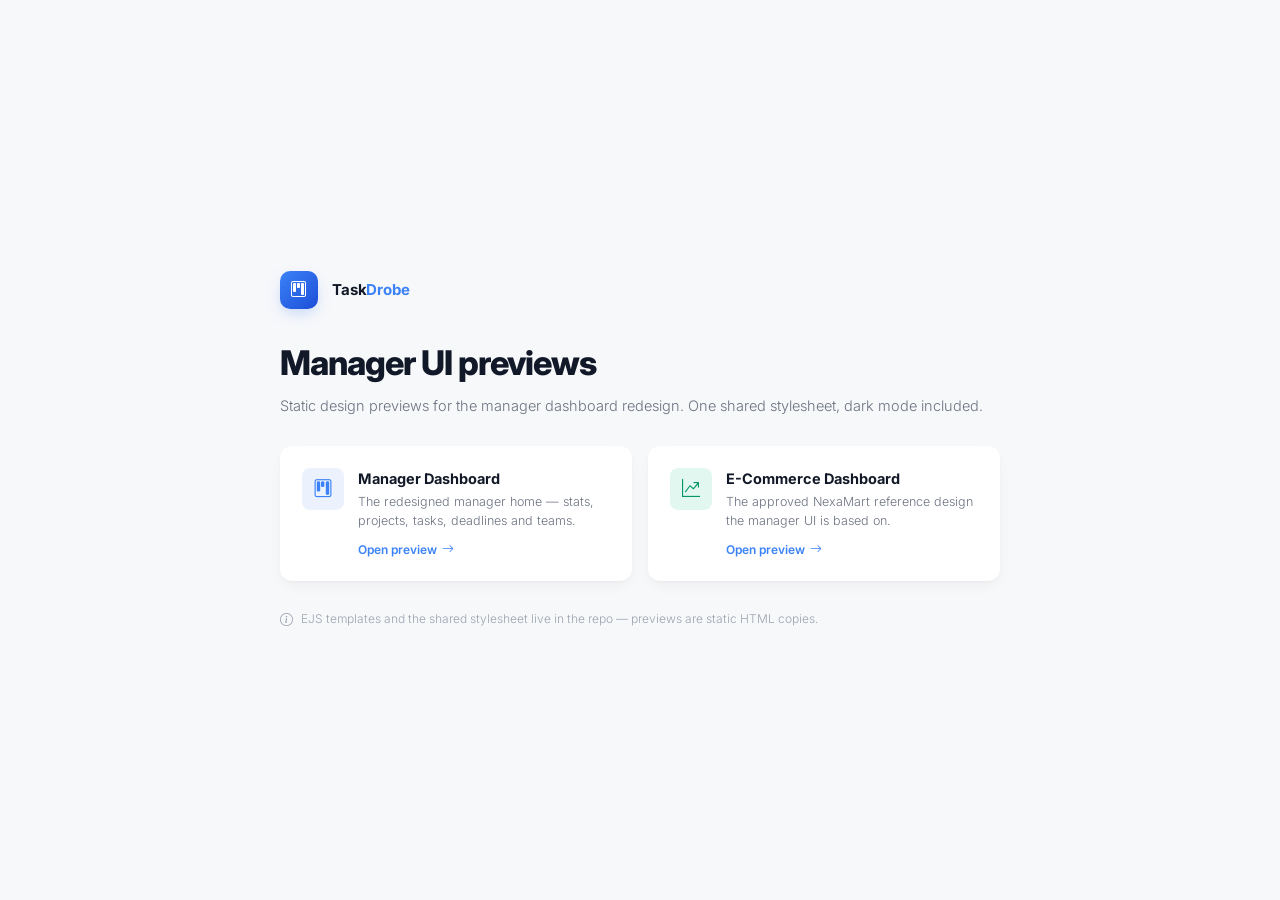
==== index.html @ d63196a1 "Add landing page for Netlify root" ====
<!DOCTYPE html>
<html lang="en">
<head>
    <meta charset="UTF-8">
    <meta name="viewport" content="width=device-width, initial-scale=1">
    <title>Manager UI | TaskDrobe</title>
    <link rel="preconnect" href="https://fonts.googleapis.com">
    <link rel="preconnect" href="https://fonts.gstatic.com" crossorigin>
    <link href="https://fonts.googleapis.com/css2?family=Inter:wght@300;500;600;700;800&display=swap" rel="stylesheet">
    <link href="https://cdn.jsdelivr.net/npm/bootstrap-icons@1.11.3/font/bootstrap-icons.min.css" rel="stylesheet">
    <link rel="stylesheet" href="./manager_dashboard.css">
    <style>
        /* Landing-only styles — everything visual comes from manager_dashboard.css tokens */
        body.manager-dashboard-page {
            display: flex;
            align-items: center;
            justify-content: center;
            min-height: 100vh;
            padding: 32px 20px;
        }

        .landing-wrap {
            width: 100%;
            max-width: 720px;
            display: flex;
            flex-direction: column;
            gap: 28px;
        }

        .landing-brand {
            display: flex;
            align-items: center;
            gap: 14px;
        }

        .landing-hero h1 {
            font-size: clamp(26px, 4vw, 34px);
            font-weight: 800;
            letter-spacing: -0.03em;
            color: var(--text);
        }

        .landing-hero p {
            margin-top: 6px;
            font-size: 14.5px;
            font-weight: 300;
            color: var(--text-2);
        }

        .landing-cards {
            display: grid;
            grid-template-columns: 1fr 1fr;
            gap: 16px;
        }

        @media (max-width: 640px) {
            .landing-cards {
                grid-template-columns: 1fr;
            }
        }

        .landing-card {
            display: flex;
            align-items: flex-start;
            gap: 14px;
            padding: 22px;
            background: var(--card);
            border-radius: var(--radius);
            box-shadow: var(--shadow-sm);
            text-decoration: none;
            transition: box-shadow var(--tr),
                transform var(--tr);
        }

        .landing-card:hover {
            box-shadow: var(--shadow-md);
            transform: translateY(-2px);
        }

        .landing-card:focus-visible {
            outline: 2px solid var(--primary);
            outline-offset: 2px;
            border-radius: var(--radius);
        }

        .landing-card-icon {
            width: 42px;
            height: 42px;
            border-radius: var(--radius-sm);
            display: grid;
            place-items: center;
            font-size: 18px;
            flex-shrink: 0;
        }

        .landing-card-icon.blue {
            background: var(--primary-soft);
            color: var(--primary);
        }

        .landing-card-icon.green {
            background: var(--green-soft);
            color: var(--green-text);
        }

        .landing-card-body strong {
            display: block;
            font-size: 14.5px;
            font-weight: 700;
            color: var(--text);
        }

        .landing-card-body span {
            display: block;
            margin-top: 3px;
            font-size: 12.5px;
            font-weight: 300;
            color: var(--text-2);
            line-height: 1.5;
        }

        .landing-card-body em {
            display: inline-flex;
            align-items: center;
            gap: 5px;
            font-style: normal;
            margin-top: 10px;
            font-size: 12px;
            font-weight: 600;
            color: var(--primary);
        }

        .landing-foot {
            display: flex;
            align-items: center;
            gap: 8px;
            font-size: 12px;
            font-weight: 300;
            color: var(--muted);
        }

        .landing-foot i {
            font-size: 13px;
        }
    </style>
</head>
<body class="manager-dashboard-page">
    <div class="landing-wrap">
        <div class="landing-brand">
            <span class="manager-brand-icon"><i class="bi bi-kanban"></i></span>
            <span class="manager-brand-text">Task<span>Drobe</span></span>
        </div>

        <div class="landing-hero">
            <h1>Manager UI previews</h1>
            <p>Static design previews for the manager dashboard redesign. One shared stylesheet, dark mode included.</p>
        </div>

        <div class="landing-cards">
            <a class="landing-card" href="./man_dashboard.html">
                <span class="landing-card-icon blue"><i class="bi bi-kanban"></i></span>
                <span class="landing-card-body">
                    <strong>Manager Dashboard</strong>
                    <span>The redesigned manager home — stats, projects, tasks, deadlines and teams.</span>
                    <em>Open preview <i class="bi bi-arrow-right"></i></em>
                </span>
            </a>

            <a class="landing-card" href="./ecommerce_dashboard.html">
                <span class="landing-card-icon green"><i class="bi bi-graph-up-arrow"></i></span>
                <span class="landing-card-body">
                    <strong>E-Commerce Dashboard</strong>
                    <span>The approved NexaMart reference design the manager UI is based on.</span>
                    <em>Open preview <i class="bi bi-arrow-right"></i></em>
                </span>
            </a>
        </div>

        <div class="landing-foot">
            <i class="bi bi-info-circle"></i>
            EJS templates and the shared stylesheet live in the repo — previews are static HTML copies.
        </div>
    </div>
</body>
</html>
---- manager_dashboard.css ----
/* ==========================================================================
   MANAGER DASHBOARD — TaskDrobe
   Single shared stylesheet for all manager pages.
   Design system: minimal flat SaaS (NexaMart-inspired).
   Light: #F7F8FA canvas, pure-white borderless surfaces, soft shadows.
   Accent: #3B82F6 (royal blue) — exclusive primary.
   Positive #10B981 / Negative #EF4444 / Neutral chips #F3F4F6.
   Inter 300 (labels) / 500 (data) / 600 (names) / 700 (headings) / 800 (numerics).
   ========================================================================== */

/* --------------------------------------------------------------------------
   1. DESIGN TOKENS
   -------------------------------------------------------------------------- */

:root {

    /* Canvas + surfaces */
    --bg: #F7F8FA;
    --card: #FFFFFF;
    --card-2: #F9FAFB;

    /* Text */
    --text: #111827;
    --text-2: #6B7280;
    --muted: #9CA3AF;

    /* Brand */
    --primary: #3B82F6;
    --primary-dark: #2563EB;
    --primary-soft: rgba(59, 130, 246, 0.10);

    /* Semantic */
    --green: #10B981;
    --green-text: #059669;
    --green-soft: rgba(16, 185, 129, 0.12);
    --red: #EF4444;
    --red-text: #DC2626;
    --red-soft: rgba(239, 68, 68, 0.10);
    --amber: #F59E0B;
    --amber-text: #B45309;
    --amber-soft: rgba(245, 158, 11, 0.12);

    /* Lines + chips */
    --border: #E5E7EB;
    --border-soft: #F3F4F6;
    --chip: #F3F4F6;

    /* Effects */
    --radius: 12px;
    --radius-sm: 8px;
    --shadow-xs: 0 1px 2px rgba(17, 24, 39, 0.04);
    --shadow-sm: 0 1px 2px rgba(17, 24, 39, 0.03),
        0 6px 16px -4px rgba(17, 24, 39, 0.06);
    --shadow-md: 0 2px 4px rgba(17, 24, 39, 0.03),
        0 12px 32px -8px rgba(17, 24, 39, 0.10);
    --shadow-lg: 0 16px 40px -12px rgba(17, 24, 39, 0.14),
        0 2px 6px rgba(17, 24, 39, 0.05);
    --shadow-blue: 0 6px 16px -4px rgba(59, 130, 246, 0.35);

    /* Motion */
    --tr: 180ms cubic-bezier(0.4, 0, 0.2, 1);
    --tr-slow: 320ms cubic-bezier(0.4, 0, 0.2, 1);

    /* Chart colors (JS reads these for re-sync on theme change) */
    --chart-line: #3B82F6;
    --chart-grid: #F3F4F6;
    --chart-tick: #9CA3AF;
    --chart-completed: #3B82F6;
    --chart-pending: #E5E7EB;
    --chart-overdue: #EF4444;

    /* Layout */
    --sidebar-w: 264px;
    --sidebar-w-collapsed: 0px;
    --topbar-h: 76px;
    --manager-topbar-bg: #FFFFFF;
}

/* Dark theme — same flat aesthetic, deep neutral canvas */

[data-theme="dark"] {

    --bg: #0F1117;
    --card: #171A21;
    --card-2: #1E222B;

    --text: #F3F4F6;
    --text-2: #9CA3AF;
    --muted: #6B7280;

    --primary: #3B82F6;
    --primary-dark: #2563EB;
    --primary-soft: rgba(59, 130, 246, 0.16);

    --green: #10B981;
    --green-text: #34D399;
    --green-soft: rgba(16, 185, 129, 0.16);
    --red: #EF4444;
    --red-text: #F87171;
    --red-soft: rgba(239, 68, 68, 0.15);
    --amber: #F59E0B;
    --amber-text: #FBBF24;
    --amber-soft: rgba(245, 158, 11, 0.15);

    --border: #262B36;
    --border-soft: #20242E;
    --chip: #232833;

    --shadow-xs: 0 1px 2px rgba(0, 0, 0, 0.24);
    --shadow-sm: 0 1px 2px rgba(0, 0, 0, 0.20),
        0 6px 16px -4px rgba(0, 0, 0, 0.35);
    --shadow-md: 0 2px 4px rgba(0, 0, 0, 0.22),
        0 12px 32px -8px rgba(0, 0, 0, 0.45);
    --shadow-lg: 0 16px 40px -12px rgba(0, 0, 0, 0.55),
        0 2px 6px rgba(0, 0, 0, 0.30);
    --shadow-blue: 0 6px 16px -4px rgba(59, 130, 246, 0.45);

    --chart-line: #3B82F6;
    --chart-grid: #232833;
    --chart-tick: #6B7280;
    --chart-completed: #3B82F6;
    --chart-pending: #2A303C;
    --chart-overdue: #EF4444;

    --manager-topbar-bg: #171A21;
}

/* --------------------------------------------------------------------------
   2. BASE
   -------------------------------------------------------------------------- */

* {
    margin: 0;
    padding: 0;
    box-sizing: border-box;
}

body.manager-dashboard-page {
    font-family: "Inter",
        -apple-system, BlinkMacSystemFont, "Segoe UI", sans-serif;
    font-size: 14px;
    line-height: 1.55;
    color: var(--text);
    background: var(--bg);
    -webkit-font-smoothing: antialiased;
    transition: background-color var(--tr),
        color var(--tr);
}

::selection {
    background: rgba(59, 130, 246, 0.16);
    color: var(--text);
}

/* Scrollbars */
body.manager-dashboard-page ::-webkit-scrollbar {
    width: 10px;
    height: 10px;
}

body.manager-dashboard-page ::-webkit-scrollbar-track {
    background: transparent;
}

body.manager-dashboard-page ::-webkit-scrollbar-thumb {
    background: var(--border);
    border-radius: 8px;
    border: 2px solid var(--bg);
}

body.manager-dashboard-page ::-webkit-scrollbar-thumb:hover {
    background: var(--muted);
}

/* Focus */
body.manager-dashboard-page :focus-visible {
    outline: 2px solid var(--primary);
    outline-offset: 2px;
    border-radius: 4px;
}

/* --------------------------------------------------------------------------
   3. LAYOUT — SIDEBAR
   -------------------------------------------------------------------------- */

.manager-sidebar {
    position: fixed;
    top: 0;
    left: 0;
    bottom: 0;
    width: var(--sidebar-w);
    background: var(--card);
    box-shadow: var(--shadow-sm);
    display: flex;
    flex-direction: column;
    z-index: 60;
    transition: transform var(--tr-slow),
        background-color var(--tr);
}

.manager-sidebar a {
    color: var(--text-2);
    text-decoration: none;
}

/* Brand block */
.manager-brand {
    display: flex;
    align-items: center;
    gap: 12px;
    padding: 22px 20px 18px;
    flex-shrink: 0;
}

.manager-brand-mark {
    width: 38px;
    height: 38px;
    border-radius: 10px;
    background: linear-gradient(135deg, #3B82F6, #1D4ED8);
    color: #FFFFFF;
    display: grid;
    place-items: center;
    font-size: 16px;
    font-weight: 700;
    box-shadow: var(--shadow-blue);
    flex-shrink: 0;
}

.manager-brand-name {
    font-size: 15px;
    font-weight: 700;
    color: var(--text);
    letter-spacing: -0.01em;
}

.manager-brand-role {
    font-size: 11px;
    font-weight: 500;
    color: var(--muted);
    letter-spacing: 0.04em;
    text-transform: uppercase;
}

/* Nav groups */
.manager-nav {
    flex: 1;
    overflow-y: auto;
    padding: 6px 12px 12px;
    display: flex;
    flex-direction: column;
    gap: 2px;
}

.manager-nav-group {
    display: flex;
    flex-direction: column;
    gap: 2px;
    padding-bottom: 14px;
}

.manager-nav-group + .manager-nav-group {
    border-top: 1px solid var(--border-soft);
    padding-top: 12px;
}

.manager-nav-label {
    font-size: 10.5px;
    font-weight: 500;
    letter-spacing: 0.08em;
    text-transform: uppercase;
    color: var(--muted);
    padding: 8px 10px 6px;
}

/* Nav items */
.manager-nav-item {
    display: flex;
    align-items: center;
    gap: 11px;
    padding: 9px 10px;
    border-radius: 9px;
    font-size: 13.5px;
    font-weight: 500;
    color: var(--text-2);
    transition: background-color var(--tr),
        color var(--tr);
    cursor: pointer;
    position: relative;
}

.manager-nav-item i {
    font-size: 16px;
    width: 20px;
    text-align: center;
    flex-shrink: 0;
}

.manager-nav-item:hover {
    background: var(--chip);
    color: var(--text);
}

.manager-nav-item.active {
    background: var(--primary-soft);
    color: var(--primary-dark);
    font-weight: 600;
}

[data-theme="dark"] .manager-nav-item.active {
    color: #93C5FD;
}

/* Sidebar footer */
.manager-sidebar-footer {
    flex-shrink: 0;
    padding: 14px;
    border-top: 1px solid var(--border-soft);
}

.manager-sidebar-card {
    background: var(--card-2);
    border-radius: var(--radius-sm);
    padding: 14px;
    display: flex;
    flex-direction: column;
    gap: 10px;
}

.manager-sidebar-card strong {
    font-size: 13px;
    font-weight: 600;
    color: var(--text);
}

.manager-sidebar-card span {
    font-size: 12px;
    font-weight: 300;
    color: var(--text-2);
    line-height: 1.5;
}

/* --------------------------------------------------------------------------
   3b. SIDEBAR — compat aliases for the real EJS markup
   (sideBar.ejs uses slightly different class names for the same parts;
   these rules let this single CSS drive both the previews and the EJS)
   -------------------------------------------------------------------------- */

/* Brand row: brand link + mobile close button */
.manager-sidebar-brand {
    display: flex;
    align-items: center;
    flex-shrink: 0;
}

.manager-brand-icon {
    width: 38px;
    height: 38px;
    border-radius: 10px;
    background: linear-gradient(135deg, #3B82F6, #1D4ED8);
    color: #FFFFFF;
    display: grid;
    place-items: center;
    font-size: 16px;
    box-shadow: var(--shadow-blue);
    flex-shrink: 0;
}

.manager-brand-text {
    font-size: 15px;
    font-weight: 700;
    color: var(--text);
    letter-spacing: -0.01em;
}

.manager-brand-text span {
    color: var(--primary);
}

[data-theme="dark"] .manager-brand-text span {
    color: #93C5FD;
}

/* Mobile close button (hidden on desktop) */
.manager-sidebar-close {
    display: none;
    margin-left: auto;
    margin-right: 14px;
    width: 34px;
    height: 34px;
    border: 0;
    border-radius: var(--radius-sm);
    background: transparent;
    color: var(--text-2);
    font-size: 15px;
    cursor: pointer;
    transition: background-color var(--tr),
        color var(--tr);
}

.manager-sidebar-close:hover {
    background: var(--chip);
    color: var(--text);
}

/* Scrollable nav column (alias of .manager-nav) */
.manager-sidebar-content {
    flex: 1;
    overflow-y: auto;
    padding: 6px 12px 12px;
    display: flex;
    flex-direction: column;
    gap: 2px;
}

/* Icon wrapper used inside nav items */
.manager-nav-icon {
    display: grid;
    place-items: center;
    width: 20px;
    flex-shrink: 0;
}

.manager-nav-item .manager-nav-icon i {
    width: auto;
}

/* Sidebar footer area (alias of .manager-sidebar-footer) */
.manager-sidebar-bottom {
    flex-shrink: 0;
    padding: 14px;
    border-top: 1px solid var(--border-soft);
}

/* Logout nav item — red hover */
.manager-nav-item.manager-logout:hover {
    background: var(--red-soft);
    color: var(--red-text);
}

/* Disabled nav item (Messages — coming soon) */
.manager-nav-item.manager-nav-disabled {
    opacity: 0.55;
    cursor: not-allowed;
}

.manager-nav-item.manager-nav-disabled:hover {
    background: transparent;
    color: var(--text-2);
}

.manager-coming-soon {
    margin-left: auto;
    font-size: 9.5px;
    font-weight: 600;
    letter-spacing: 0.05em;
    text-transform: uppercase;
    color: var(--muted);
    background: var(--chip);
    padding: 3px 7px;
    border-radius: 99px;
    flex-shrink: 0;
}

/* Mobile drawer backdrop (desktop: never shown) */
.manager-sidebar-backdrop {
    display: none;
    position: fixed;
    inset: 0;
    background: rgba(15, 17, 23, 0.45);
    z-index: 55;
    border: 0;
    cursor: pointer;
}

@media (max-width: 760px) {

    .manager-sidebar-close {
        display: grid;
        place-items: center;
    }

    body.manager-sidebar-open .manager-sidebar-backdrop {
        display: block;
        opacity: 1;
    }

    .manager-sidebar-brand {
        padding-right: 0;
    }

}

/* --------------------------------------------------------------------------
   4. LAYOUT — MAIN + TOPBAR
   -------------------------------------------------------------------------- */

.manager-main {
    margin-left: var(--sidebar-w);
    min-height: 100vh;
    padding: 24px 28px 40px;
    transition: margin-left var(--tr-slow);
}

body.manager-sidebar-collapsed .manager-main {
    margin-left: var(--sidebar-w-collapsed);
}

/* Topbar */
.manager-topbar {
    position: sticky;
    top: 0;
    z-index: 50;
    display: flex;
    align-items: center;
    justify-content: space-between;
    gap: 20px;
    flex-wrap: wrap;
    height: auto;
    min-height: var(--topbar-h);
    padding: 0 4px;
    margin: -24px 0 24px;
    background: color-mix(in srgb, var(--manager-topbar-bg) 88%, transparent);
    backdrop-filter: blur(12px);
    -webkit-backdrop-filter: blur(12px);
    border-bottom: 1px solid var(--border-soft);
    transition: background-color var(--tr),
        border-color var(--tr);
}

.manager-topbar-left {
    display: flex;
    align-items: center;
    gap: 16px;
    min-width: 0;
}

/* Menu toggle (mobile) */
.manager-menu-toggle {
    display: none;
    width: 40px;
    height: 40px;
    border: none;
    border-radius: var(--radius-sm);
    background: transparent;
    color: var(--text-2);
    font-size: 20px;
    cursor: pointer;
    transition: background-color var(--tr),
        color var(--tr);
}

.manager-menu-toggle:hover {
    background: var(--chip);
    color: var(--text);
}

/* Greeting */
.manager-header-greeting {
    display: flex;
    flex-direction: column;
    gap: 2px;
    min-width: 0;
}

.manager-header-label {
    font-size: 10.5px;
    font-weight: 500;
    letter-spacing: 0.08em;
    text-transform: uppercase;
    color: var(--muted);
}

.manager-header-title {
    font-size: 19px;
    font-weight: 700;
    color: var(--text);
    letter-spacing: -0.02em;
    white-space: nowrap;
    overflow: hidden;
    text-overflow: ellipsis;
}

.manager-wave {
    display: inline-block;
    animation: manager-wave 2.6s ease-in-out infinite;
    transform-origin: 70% 70%;
}

@keyframes manager-wave {
    0%, 60%, 100% { transform: rotate(0deg); }
    10% { transform: rotate(14deg); }
    20% { transform: rotate(-8deg); }
    30% { transform: rotate(14deg); }
    40% { transform: rotate(-4deg); }
    50% { transform: rotate(10deg); }
}

.manager-header-subtitle {
    font-size: 12.5px;
    font-weight: 300;
    color: var(--text-2);
    white-space: nowrap;
    overflow: hidden;
    text-overflow: ellipsis;
}

/* Topbar actions */
.manager-topbar-actions {
    display: flex;
    align-items: center;
    gap: 10px;
    flex-shrink: 0;
    margin-left: auto;
}

/* Search */
.manager-search-wrapper {
    position: relative;
}

.manager-search {
    display: flex;
    align-items: center;
    gap: 9px;
    height: 40px;
    padding: 0 12px 0 14px;
    background: var(--chip);
    border: 1px solid transparent;
    border-radius: var(--radius-sm);
    transition: border-color var(--tr),
        background-color var(--tr),
        box-shadow var(--tr);
}

.manager-search:focus-within {
    background: var(--card);
    border-color: rgba(59, 130, 246, 0.4);
    box-shadow: 0 0 0 3px rgba(59, 130, 246, 0.12);
}

.manager-search i {
    color: var(--muted);
    font-size: 15px;
    flex-shrink: 0;
}

.manager-search input {
    all: unset;
    width: 210px;
    font-family: inherit;
    font-size: 13px;
    font-weight: 400;
    color: var(--text);
}

.manager-search input::placeholder {
    color: var(--muted);
    font-weight: 300;
}

.manager-search kbd {
    font-family: inherit;
    font-size: 10.5px;
    font-weight: 500;
    color: var(--text-2);
    background: var(--card);
    border: 1px solid var(--border);
    border-radius: 5px;
    padding: 2px 6px;
    flex-shrink: 0;
}

.manager-search-clear {
    all: unset;
    display: grid;
    place-items: center;
    width: 20px;
    height: 20px;
    border-radius: 5px;
    color: var(--muted);
    font-size: 11px;
    cursor: pointer;
    transition: background-color var(--tr),
        color var(--tr);
}

.manager-search-clear:hover {
    background: var(--border-soft);
    color: var(--text);
}

/* Search results dropdown */
.manager-search-results {
    position: absolute;
    top: calc(100% + 8px);
    right: 0;
    width: 320px;
    max-height: 380px;
    overflow-y: auto;
    background: var(--card);
    border-radius: var(--radius);
    box-shadow: var(--shadow-lg);
    padding: 8px;
    z-index: 80;
}

.manager-search-results a,
.manager-search-results .sr-item {
    display: flex;
    align-items: center;
    gap: 10px;
    padding: 9px 10px;
    border-radius: var(--radius-sm);
    color: var(--text);
    text-decoration: none;
    font-size: 13px;
    font-weight: 500;
    transition: background-color var(--tr);
}

.manager-search-results a:hover,
.manager-search-results .sr-item:hover {
    background: var(--card-2);
}

.manager-search-results a i,
.manager-search-results .sr-item i {
    color: var(--muted);
    font-size: 15px;
    width: 18px;
    text-align: center;
}

/* Notifications */
.manager-notification-wrapper {
    position: relative;
}

.manager-icon-button {
    position: relative;
    display: grid;
    place-items: center;
    width: 40px;
    height: 40px;
    border: none;
    border-radius: var(--radius-sm);
    background: transparent;
    color: var(--text-2);
    font-size: 17px;
    cursor: pointer;
    transition: background-color var(--tr),
        color var(--tr),
        transform var(--tr);
}

.manager-icon-button:hover {
    background: var(--chip);
    color: var(--text);
}

.manager-icon-button:active {
    transform: scale(0.94);
}

.manager-notification-badge {
    position: absolute;
    top: 6px;
    right: 6px;
    min-width: 16px;
    height: 16px;
    padding: 0 4px;
    display: grid;
    place-items: center;
    font-size: 10px;
    font-weight: 700;
    color: #FFFFFF;
    background: var(--red);
    border: 2px solid var(--manager-topbar-bg);
    border-radius: 99px;
    transition: background-color var(--tr);
}

.manager-notification-dropdown {
    position: absolute;
    top: calc(100% + 10px);
    right: 0;
    width: 340px;
    max-width: calc(100vw - 32px);
    background: var(--card);
    border-radius: var(--radius);
    box-shadow: var(--shadow-lg);
    z-index: 80;
    overflow: hidden;
}

.manager-notification-header {
    display: flex;
    align-items: center;
    justify-content: space-between;
    padding: 14px 16px;
    border-bottom: 1px solid var(--border-soft);
}

.manager-notification-header strong {
    font-size: 14px;
    font-weight: 700;
    color: var(--text);
}

.manager-notification-header span {
    font-size: 12px;
    font-weight: 500;
    color: var(--muted);
}

.manager-notification-mark {
    all: unset;
    font-size: 12px;
    font-weight: 500;
    color: var(--primary);
    cursor: pointer;
    transition: color var(--tr);
}

.manager-notification-mark:hover {
    color: var(--primary-dark);
}

.manager-notification-list {
    max-height: 320px;
    overflow-y: auto;
    padding: 8px;
}

.manager-notification-empty {
    display: flex;
    flex-direction: column;
    align-items: center;
    gap: 8px;
    padding: 36px 16px;
    color: var(--muted);
}

.manager-notification-empty i {
    font-size: 26px;
    opacity: 0.6;
}

.manager-notification-empty span {
    font-size: 12.5px;
    font-weight: 300;
}

/* Profile */
.manager-profile-button {
    display: flex;
    align-items: center;
    gap: 10px;
    height: 44px;
    padding: 5px 12px 5px 5px;
    background: var(--card);
    border-radius: 99px;
    color: var(--text);
    text-decoration: none;
    cursor: pointer;
    transition: background-color var(--tr),
        box-shadow var(--tr);
}

.manager-profile-button:hover {
    background: var(--card-2);
    box-shadow: var(--shadow-xs);
}

.manager-profile-avatar {
    width: 34px;
    height: 34px;
    border-radius: 50%;
    background: linear-gradient(135deg, #3B82F6, #1D4ED8);
    color: #FFFFFF;
    display: grid;
    place-items: center;
    font-size: 13px;
    font-weight: 700;
    flex-shrink: 0;
}

.manager-profile-info {
    display: flex;
    flex-direction: column;
    line-height: 1.3;
}

.manager-profile-info strong {
    font-size: 13px;
    font-weight: 600;
    color: var(--text);
}

.manager-profile-info small {
    font-size: 11px;
    font-weight: 300;
    color: var(--muted);
}

.manager-profile-button > i {
    font-size: 11px;
    color: var(--muted);
}

/* Logout */
.manager-logout-button {
    display: grid;
    place-items: center;
    width: 40px;
    height: 40px;
    border-radius: var(--radius-sm);
    background: transparent;
    color: var(--text-2);
    font-size: 17px;
    text-decoration: none;
    cursor: pointer;
    transition: background-color var(--tr),
        color var(--tr);
}

.manager-logout-button:hover {
    background: var(--red-soft);
    color: var(--red-text);
}

/* --------------------------------------------------------------------------
   5. PAGE CONTEXT + CONTAINER
   -------------------------------------------------------------------------- */

.manager-container {
    display: flex;
    flex-direction: column;
    gap: 16px;
    max-width: 1420px;
    width: 100%;
}

.manager-container > * {
    min-width: 0;
}

.manager-page-context {
    display: flex;
    align-items: center;
    justify-content: space-between;
    gap: 16px;
}

.manager-page-context span {
    font-size: 11px;
    font-weight: 500;
    letter-spacing: 0.08em;
    text-transform: uppercase;
    color: var(--muted);
    display: block;
}

.manager-page-context strong {
    font-size: 22px;
    font-weight: 700;
    letter-spacing: -0.02em;
    color: var(--text);
}

.manager-date-chip {
    display: inline-flex;
    align-items: center;
    gap: 8px;
    height: 36px;
    padding: 0 14px;
    background: var(--card);
    border-radius: 99px;
    font-size: 12.5px;
    font-weight: 500;
    color: var(--text-2);
    box-shadow: var(--shadow-xs);
    white-space: nowrap;
}

.manager-date-chip i {
    color: var(--primary);
    font-size: 14px;
}

/* --------------------------------------------------------------------------
   6. PANELS — shared card
   -------------------------------------------------------------------------- */

.manager-panel {
    background: var(--card);
    border-radius: var(--radius);
    box-shadow: var(--shadow-sm);
    padding: 24px;
    transition: background-color var(--tr),
        box-shadow var(--tr);
}

.manager-panel-header {
    display: flex;
    align-items: flex-start;
    justify-content: space-between;
    gap: 16px;
    margin-bottom: 18px;
}

.manager-section-eyebrow {
    font-size: 10.5px;
    font-weight: 500;
    letter-spacing: 0.1em;
    text-transform: uppercase;
    color: var(--muted);
    display: block;
    margin-bottom: 3px;
}

.manager-panel-header h2,
.manager-section-heading h2 {
    font-size: 17px;
    font-weight: 700;
    letter-spacing: -0.02em;
    color: var(--text);
}

.manager-panel-header p {
    margin-top: 2px;
    font-size: 12.5px;
    font-weight: 300;
    color: var(--text-2);
}

.manager-panel-header-icon {
    font-size: 18px;
    color: var(--muted);
}

.manager-panel-actions {
    display: flex;
    align-items: center;
    gap: 10px;
    flex-shrink: 0;
}

.manager-static-badge {
    display: inline-flex;
    align-items: center;
    height: 26px;
    padding: 0 12px;
    background: var(--chip);
    color: var(--text-2);
    border-radius: 99px;
    font-size: 11.5px;
    font-weight: 500;
    flex-shrink: 0;
}

/* Buttons */
.manager-primary-button {
    display: inline-flex;
    align-items: center;
    gap: 7px;
    height: 38px;
    padding: 0 16px;
    border: none;
    border-radius: var(--radius-sm);
    background: var(--primary);
    color: #FFFFFF;
    font-family: inherit;
    font-size: 13px;
    font-weight: 600;
    cursor: pointer;
    box-shadow: var(--shadow-blue);
    transition: background-color var(--tr),
        box-shadow var(--tr),
        transform var(--tr);
}

.manager-primary-button:hover {
    background: var(--primary-dark);
    box-shadow: 0 8px 20px -4px rgba(59, 130, 246, 0.45);
}

.manager-primary-button:active {
    transform: scale(0.97);
}

.manager-text-button {
    display: inline-flex;
    align-items: center;
    gap: 6px;
    height: 38px;
    padding: 0 10px;
    background: transparent;
    border: none;
    border-radius: var(--radius-sm);
    color: var(--primary);
    font-family: inherit;
    font-size: 13px;
    font-weight: 500;
    text-decoration: none;
    cursor: pointer;
    transition: color var(--tr),
        background-color var(--tr);
}

.manager-text-button:hover {
    color: var(--primary-dark);
    background: var(--primary-soft);
}

/* Empty state */
.manager-empty-state {
    display: flex;
    flex-direction: column;
    align-items: center;
    gap: 6px;
    padding: 40px 20px;
    text-align: center;
}

.manager-empty-icon {
    width: 52px;
    height: 52px;
    display: grid;
    place-items: center;
    background: var(--chip);
    border-radius: var(--radius);
    color: var(--muted);
    font-size: 22px;
    margin-bottom: 8px;
}

.manager-empty-state h3 {
    font-size: 15px;
    font-weight: 700;
    color: var(--text);
}

.manager-empty-state p {
    font-size: 12.5px;
    font-weight: 300;
    color: var(--text-2);
    margin-bottom: 10px;
}

/* --------------------------------------------------------------------------
   7. STATS — "At a glance"
   -------------------------------------------------------------------------- */

.manager-section {
    display: flex;
    flex-direction: column;
    gap: 16px;
}

.manager-section-heading {
    display: flex;
    align-items: flex-end;
    justify-content: space-between;
    gap: 16px;
}

.manager-stats-grid {
    display: grid;
    grid-template-columns: repeat(4, 1fr);
    gap: 16px;
}

.manager-stat-card {
    background: var(--card);
    border-radius: var(--radius);
    box-shadow: var(--shadow-sm);
    padding: 20px 24px;
    display: flex;
    align-items: center;
    gap: 16px;
    transition: box-shadow var(--tr),
        transform var(--tr),
        background-color var(--tr);
}

.manager-stat-card:hover {
    box-shadow: var(--shadow-md);
    transform: translateY(-2px);
}

/* Stat icons — neutral chips, blue reserved for primary actions */
.manager-stat-icon {
    width: 44px;
    height: 44px;
    border-radius: var(--radius-sm);
    display: grid;
    place-items: center;
    font-size: 19px;
    background: var(--chip);
    color: var(--text-2);
    flex-shrink: 0;
    transition: background-color var(--tr),
        color var(--tr);
}

.manager-stat-icon.purple,
.manager-stat-icon.teal {
    background: var(--chip);
    color: var(--text-2);
}

.manager-stat-icon.blue {
    background: var(--primary-soft);
    color: var(--primary);
}

.manager-stat-icon.red {
    background: var(--red-soft);
    color: var(--red-text);
}

.manager-stat-icon.green {
    background: var(--green-soft);
    color: var(--green-text);
}

.manager-stat-content {
    display: flex;
    flex-direction: column;
    gap: 1px;
    min-width: 0;
}

.manager-stat-label {
    font-size: 11px;
    font-weight: 500;
    letter-spacing: 0.05em;
    text-transform: uppercase;
    color: var(--muted);
}

.manager-stat-value {
    font-size: 28px;
    font-weight: 800;
    letter-spacing: -0.03em;
    color: var(--text);
    line-height: 1.15;
    font-variant-numeric: tabular-nums;
}

.manager-stat-meta {
    font-size: 11.5px;
    font-weight: 300;
    color: var(--text-2);
}

/* --------------------------------------------------------------------------
   8. DASHBOARD GRIDS
   -------------------------------------------------------------------------- */

.manager-dashboard-grid {
    display: grid;
    gap: 16px;
}

/* Fluid safety — grid children must never force overflow */
.manager-dashboard-grid > *,
.manager-stats-grid > *,
.manager-project-grid > * {
    min-width: 0;
}

.manager-project-body h3,
.manager-project-body p,
.manager-activity-content p,
.manager-attention-content span,
.manager-deadline-content span {
    overflow-wrap: break-word;
}

/* Projects (2fr) + Task overview (1fr) */
.manager-main-grid {
    grid-template-columns: 2fr 1fr;
    align-items: start;
}

/* Attention (1fr) + Deadlines (1fr) */
.manager-secondary-grid {
    grid-template-columns: 1fr 1fr;
    align-items: start;
}

/* Activity (1fr) + Team (1fr) */
.manager-bottom-grid {
    grid-template-columns: 1fr 1fr;
    align-items: start;
}

/* --------------------------------------------------------------------------
   9. PROJECTS PANEL
   -------------------------------------------------------------------------- */

.manager-project-grid {
    display: grid;
    grid-template-columns: repeat(2, 1fr);
    gap: 16px;
}

.manager-project-link {
    text-decoration: none;
    color: inherit;
    outline: none;
}

.manager-project-link:focus-visible {
    outline: 2px solid var(--primary);
    outline-offset: 2px;
    border-radius: var(--radius);
}

.manager-project-card {
    background: var(--card-2);
    border-radius: var(--radius);
    padding: 20px;
    height: 100%;
    display: flex;
    flex-direction: column;
    gap: 14px;
    cursor: pointer;
    transition: background-color var(--tr),
        box-shadow var(--tr),
        transform var(--tr);
}

.manager-project-card:hover {
    background: var(--card);
    box-shadow: var(--shadow-md);
    transform: translateY(-2px);
}

.manager-project-top {
    display: flex;
    align-items: center;
    justify-content: space-between;
    gap: 12px;
}

/* Status pills — neutral chips except semantic states */
.manager-project-status {
    display: inline-flex;
    align-items: center;
    gap: 7px;
    height: 26px;
    padding: 0 12px;
    border-radius: 99px;
    font-size: 11px;
    font-weight: 500;
    letter-spacing: 0.02em;
    background: var(--chip);
    color: var(--text-2);
    white-space: nowrap;
}

.manager-project-status > span {
    width: 7px;
    height: 7px;
    border-radius: 50%;
    background: var(--muted);
    flex-shrink: 0;
}

.manager-project-status.in-progress > span {
    background: var(--primary);
}

.manager-project-status.in-progress {
    background: var(--primary-soft);
    color: var(--primary-dark);
}

[data-theme="dark"] .manager-project-status.in-progress {
    color: #93C5FD;
}

.manager-project-status.completed > span {
    background: var(--green);
}

.manager-project-status.completed {
    background: var(--green-soft);
    color: var(--green-text);
}

.manager-project-status.on-hold > span {
    background: var(--amber);
}

.manager-project-status.on-hold {
    background: var(--amber-soft);
    color: var(--amber-text);
}

.manager-project-status.not-started > span {
    background: var(--muted);
}

/* Card action buttons */
.manager-project-actions {
    display: flex;
    align-items: center;
    gap: 6px;
}

.manager-project-action {
    width: 30px;
    height: 30px;
    display: grid;
    place-items: center;
    border: none;
    border-radius: 7px;
    background: transparent;
    color: var(--muted);
    font-size: 13px;
    cursor: pointer;
    opacity: 0;
    transition: background-color var(--tr),
        color var(--tr),
        opacity var(--tr);
}

.manager-project-card:hover .manager-project-action {
    opacity: 1;
}

.manager-project-action.project-edit-btn:hover {
    background: var(--primary-soft);
    color: var(--primary);
}

.manager-project-action.project-delete-btn:hover {
    background: var(--red-soft);
    color: var(--red-text);
}

/* Card body */
.manager-project-body h3 {
    font-size: 15.5px;
    font-weight: 600;
    letter-spacing: -0.01em;
    color: var(--text);
    margin-bottom: 5px;
    display: -webkit-box;
    -webkit-line-clamp: 1;
    -webkit-box-orient: vertical;
    overflow: hidden;
}

.manager-project-body p {
    font-size: 12.5px;
    font-weight: 300;
    color: var(--text-2);
    line-height: 1.55;
    display: -webkit-box;
    -webkit-line-clamp: 2;
    -webkit-box-orient: vertical;
    overflow: hidden;
}

/* Progress */
.manager-project-progress {
    display: flex;
    flex-direction: column;
    gap: 7px;
}

.manager-progress-header {
    display: flex;
    align-items: center;
    justify-content: space-between;
}

.manager-progress-header span {
    font-size: 11.5px;
    font-weight: 300;
    color: var(--text-2);
}

.manager-progress-header strong {
    font-size: 13px;
    font-weight: 700;
    color: var(--text);
    font-variant-numeric: tabular-nums;
}

.manager-progress-track {
    display: flex;
    height: 7px;
    border-radius: 99px;
    background: var(--border-soft);
    overflow: hidden;
}

.manager-progress-fill {
    height: 100%;
    border-radius: 99px;
    background: var(--primary);
    transition: width 600ms cubic-bezier(0.4, 0, 0.2, 1);
}

/* Progress variants — neutral except semantic */
.manager-progress-fill.purple {
    background: var(--primary);
}

.manager-progress-fill.teal {
    background: var(--green);
}

/* Card footer */
.manager-project-footer {
    display: flex;
    align-items: center;
    justify-content: space-between;
    gap: 12px;
    padding-top: 14px;
    border-top: 1px solid var(--border-soft);
}

.manager-project-footer span {
    display: inline-flex;
    align-items: center;
    gap: 6px;
    font-size: 12px;
    font-weight: 300;
    color: var(--text-2);
    white-space: nowrap;
    overflow: hidden;
    text-overflow: ellipsis;
}

.manager-project-footer span i {
    color: var(--muted);
    font-size: 12.5px;
    flex-shrink: 0;
}

/* --------------------------------------------------------------------------
   10. TASK OVERVIEW — doughnut chart
   -------------------------------------------------------------------------- */

.manager-task-panel {
    display: flex;
    flex-direction: column;
}

.manager-task-chart-wrapper {
    position: relative;
    width: 100%;
    max-width: 240px;
    margin: 4px auto 10px;
}

.manager-task-chart-wrapper canvas {
    width: 100% !important;
    height: auto !important;
    aspect-ratio: 1;
}

.manager-chart-center {
    position: absolute;
    top: 50%;
    left: 50%;
    transform: translate(-50%, -50%);
    display: flex;
    flex-direction: column;
    align-items: center;
    gap: 0;
    pointer-events: none;
}

.manager-chart-center strong {
    font-size: 30px;
    font-weight: 800;
    letter-spacing: -0.03em;
    color: var(--text);
    line-height: 1.1;
    font-variant-numeric: tabular-nums;
}

.manager-chart-center span {
    font-size: 10.5px;
    font-weight: 500;
    letter-spacing: 0.06em;
    text-transform: uppercase;
    color: var(--muted);
}

/* Legend */
.manager-task-legend {
    display: grid;
    grid-template-columns: repeat(3, 1fr);
    gap: 10px;
    padding: 14px 0 16px;
    border-top: 1px solid var(--border-soft);
    border-bottom: 1px solid var(--border-soft);
}

.manager-legend-item {
    display: flex;
    align-items: center;
    gap: 9px;
}

.manager-legend-dot {
    width: 10px;
    height: 10px;
    border-radius: 50%;
    flex-shrink: 0;
}

.manager-legend-dot.completed {
    background: var(--chart-completed);
}

.manager-legend-dot.pending {
    background: var(--chart-pending);
    border: 1px solid var(--muted);
}

.manager-legend-dot.overdue {
    background: var(--chart-overdue);
}

.manager-legend-item strong {
    display: block;
    font-size: 15px;
    font-weight: 800;
    letter-spacing: -0.02em;
    color: var(--text);
    line-height: 1.2;
    font-variant-numeric: tabular-nums;
}

.manager-legend-item span {
    display: block;
    font-size: 11px;
    font-weight: 300;
    color: var(--text-2);
}

/* Completion summary */
.manager-completion-summary {
    display: flex;
    flex-direction: column;
    gap: 10px;
}

.manager-completion-summary > div:first-child {
    display: flex;
    align-items: center;
    justify-content: space-between;
}

.manager-completion-summary span {
    font-size: 12.5px;
    font-weight: 300;
    color: var(--text-2);
}

.manager-completion-summary strong {
    font-size: 15px;
    font-weight: 700;
    color: var(--text);
    font-variant-numeric: tabular-nums;
}

/* --------------------------------------------------------------------------
   11. ATTENTION PANEL
   -------------------------------------------------------------------------- */

.manager-attention-list {
    display: flex;
    flex-direction: column;
}

.manager-attention-item {
    display: flex;
    align-items: center;
    gap: 14px;
    padding: 13px 6px;
    border-radius: var(--radius-sm);
    text-decoration: none;
    color: inherit;
    cursor: pointer;
    transition: background-color var(--tr);
}

.manager-attention-item + .manager-attention-item {
    border-top: 1px solid var(--border-soft);
}

.manager-attention-item:hover {
    background: var(--card-2);
}

.manager-attention-icon {
    width: 40px;
    height: 40px;
    border-radius: var(--radius-sm);
    display: grid;
    place-items: center;
    font-size: 17px;
    background: var(--chip);
    color: var(--text-2);
    flex-shrink: 0;
}

.manager-attention-item.danger .manager-attention-icon {
    background: var(--red-soft);
    color: var(--red-text);
}

.manager-attention-item.warning .manager-attention-icon {
    background: var(--amber-soft);
    color: var(--amber-text);
}

.manager-attention-item.success .manager-attention-icon {
    background: var(--green-soft);
    color: var(--green-text);
}

.manager-attention-item.purple .manager-attention-icon {
    background: var(--primary-soft);
    color: var(--primary);
}

.manager-attention-content {
    flex: 1;
    min-width: 0;
}

.manager-attention-content strong {
    display: block;
    font-size: 13.5px;
    font-weight: 600;
    color: var(--text);
}

.manager-attention-content span {
    display: block;
    font-size: 12px;
    font-weight: 300;
    color: var(--text-2);
    margin-top: 1px;
    overflow: hidden;
    text-overflow: ellipsis;
    white-space: nowrap;
}

.manager-attention-arrow {
    font-size: 13px;
    color: var(--muted);
    flex-shrink: 0;
    transition: transform var(--tr),
        color var(--tr);
}

.manager-attention-item:hover .manager-attention-arrow {
    transform: translateX(3px);
    color: var(--primary);
}

/* --------------------------------------------------------------------------
   12. DEADLINES PANEL
   -------------------------------------------------------------------------- */

.manager-deadline-list {
    display: flex;
    flex-direction: column;
}

.manager-deadline-item {
    display: flex;
    align-items: center;
    gap: 14px;
    padding: 13px 6px;
    border-radius: var(--radius-sm);
    transition: background-color var(--tr);
}

.manager-deadline-item:hover {
    background: var(--card-2);
}

.manager-deadline-item + .manager-deadline-item {
    border-top: 1px solid var(--border-soft);
}

.manager-deadline-date {
    width: 46px;
    height: 46px;
    border-radius: var(--radius-sm);
    background: var(--chip);
    display: flex;
    flex-direction: column;
    align-items: center;
    justify-content: center;
    flex-shrink: 0;
    gap: 0;
}

.manager-deadline-date strong {
    font-size: 16px;
    font-weight: 800;
    letter-spacing: -0.02em;
    color: var(--text);
    line-height: 1.1;
    font-variant-numeric: tabular-nums;
}

.manager-deadline-date span {
    font-size: 9px;
    font-weight: 500;
    letter-spacing: 0.08em;
    color: var(--muted);
}

.manager-deadline-content {
    flex: 1;
    min-width: 0;
}

.manager-deadline-content strong {
    display: block;
    font-size: 13.5px;
    font-weight: 600;
    color: var(--text);
}

.manager-deadline-content span {
    display: block;
    font-size: 12px;
    font-weight: 300;
    color: var(--text-2);
    margin-top: 1px;
    overflow: hidden;
    text-overflow: ellipsis;
    white-space: nowrap;
}

.manager-deadline-priority {
    display: inline-flex;
    align-items: center;
    height: 24px;
    padding: 0 10px;
    border-radius: 99px;
    font-size: 10.5px;
    font-weight: 500;
    letter-spacing: 0.03em;
    background: var(--chip);
    color: var(--text-2);
    flex-shrink: 0;
    white-space: nowrap;
}

.manager-deadline-priority.danger {
    background: var(--red-soft);
    color: var(--red-text);
}

.manager-deadline-priority.warning {
    background: var(--amber-soft);
    color: var(--amber-text);
}

.manager-deadline-priority.purple {
    background: var(--primary-soft);
    color: var(--primary-dark);
}

[data-theme="dark"] .manager-deadline-priority.purple {
    color: #93C5FD;
}

/* --------------------------------------------------------------------------
   13. ACTIVITY PANEL
   -------------------------------------------------------------------------- */

.manager-activity-list {
    display: flex;
    flex-direction: column;
}

.manager-activity-item {
    display: flex;
    align-items: flex-start;
    gap: 12px;
    padding: 12px 6px;
    border-radius: var(--radius-sm);
    transition: background-color var(--tr);
}

.manager-activity-item:hover {
    background: var(--card-2);
}

.manager-activity-item + .manager-activity-item {
    border-top: 1px solid var(--border-soft);
}

.manager-activity-avatar {
    width: 34px;
    height: 34px;
    border-radius: 50%;
    background: var(--chip);
    color: var(--text-2);
    display: grid;
    place-items: center;
    font-size: 12px;
    font-weight: 600;
    flex-shrink: 0;
}

.manager-activity-content {
    flex: 1;
    min-width: 0;
}

.manager-activity-content p {
    font-size: 13px;
    font-weight: 300;
    color: var(--text-2);
    line-height: 1.5;
}

.manager-activity-content p strong {
    font-weight: 600;
    color: var(--text);
}

.manager-activity-content span {
    display: block;
    font-size: 11.5px;
    font-weight: 300;
    color: var(--muted);
    margin-top: 3px;
}

/* --------------------------------------------------------------------------
   14. TEAM OVERVIEW PANEL
   -------------------------------------------------------------------------- */

.manager-team-list {
    display: flex;
    flex-direction: column;
}

.manager-team-item {
    display: flex;
    align-items: center;
    justify-content: space-between;
    gap: 16px;
    padding: 13px 6px;
    border-radius: var(--radius-sm);
    transition: background-color var(--tr);
}

.manager-team-item:hover {
    background: var(--card-2);
}

.manager-team-item + .manager-team-item {
    border-top: 1px solid var(--border-soft);
}

.manager-team-main {
    display: flex;
    align-items: center;
    gap: 12px;
    min-width: 0;
}

.manager-team-avatar-stack {
    display: flex;
    align-items: center;
}

.manager-team-avatar {
    width: 30px;
    height: 30px;
    border-radius: 50%;
    display: grid;
    place-items: center;
    font-size: 10.5px;
    font-weight: 600;
    color: #FFFFFF;
    background: linear-gradient(135deg, #3B82F6, #1D4ED8);
    border: 2px solid var(--card);
    flex-shrink: 0;
}

.manager-team-avatar + .manager-team-avatar {
    margin-left: -9px;
}

.manager-team-main strong {
    display: block;
    font-size: 13.5px;
    font-weight: 600;
    color: var(--text);
}

.manager-team-main > div > span {
    display: block;
    font-size: 12px;
    font-weight: 300;
    color: var(--text-2);
    margin-top: 1px;
}

.manager-team-progress {
    flex-shrink: 0;
    width: 150px;
    display: flex;
    flex-direction: column;
    gap: 6px;
}

.manager-team-progress-label {
    display: flex;
    align-items: center;
    justify-content: space-between;
}

.manager-team-progress-label span {
    font-size: 10.5px;
    font-weight: 500;
    letter-spacing: 0.05em;
    text-transform: uppercase;
    color: var(--muted);
}

.manager-team-progress-label strong {
    font-size: 13px;
    font-weight: 700;
    color: var(--text);
    font-variant-numeric: tabular-nums;
}

.manager-team-footer {
    display: flex;
    align-items: center;
    gap: 8px;
    margin-top: 14px;
    padding: 12px 14px;
    background: var(--chip);
    border-radius: var(--radius-sm);
    font-size: 12px;
    font-weight: 300;
    color: var(--text-2);
}

.manager-team-footer i {
    color: var(--muted);
    font-size: 14px;
    flex-shrink: 0;
}

/* --------------------------------------------------------------------------
   15. ENTRANCE ANIMATION
   -------------------------------------------------------------------------- */

@keyframes manager-card-in {
    from {
        opacity: 0;
        transform: translateY(10px);
    }
    to {
        opacity: 1;
        transform: translateY(0);
    }
}

.manager-stat-card,
.manager-panel {
    animation: manager-card-in var(--tr-slow) both;
}

.manager-stats-grid .manager-stat-card:nth-child(1) { animation-delay: 40ms; }
.manager-stats-grid .manager-stat-card:nth-child(2) { animation-delay: 80ms; }
.manager-stats-grid .manager-stat-card:nth-child(3) { animation-delay: 120ms; }
.manager-stats-grid .manager-stat-card:nth-child(4) { animation-delay: 160ms; }

.manager-container > .manager-dashboard-grid:nth-of-type(1) .manager-panel { animation-delay: 200ms; }
.manager-container > .manager-dashboard-grid:nth-of-type(2) .manager-panel { animation-delay: 240ms; }
.manager-container > .manager-dashboard-grid:nth-of-type(3) .manager-panel { animation-delay: 280ms; }

@media (prefers-reduced-motion: reduce) {

    *,
    *::before,
    *::after {
        animation-duration: 0.01ms !important;
        animation-iteration-count: 1 !important;
        transition-duration: 0.01ms !important;
    }
}

/* --------------------------------------------------------------------------
   16. RESPONSIVE — device ladder
   ≥1600  full-HD desktop     container widens to 1720, roomier gaps/chart
   ≤1420  small laptop        container capped at 1420, grids still full
   ≤1280  laptop              stats stay 4col but tighten; team progress narrows
   ≤1180  small laptop        stats 2col, search shrinks, team progress 120px
   ≤1024  tablet landscape    main-grid 1col (chart moves below projects)
   ≤960   tablet portrait    subtitle+profile name hidden
   ≤760   phone landscape    sidebar off-canvas + hamburger, all grids 1col
   ≤560   phone portrait     stats 1col, search hidden, team stacks vertical
   ≤400   small phone        tighter paddings, legend 1col
   -------------------------------------------------------------------------- */

/* ≥1600px — full-HD desktops (1920×1080): use the width, stay capped for ultra-wide */
@media (min-width: 1600px) {

    .manager-container {
        max-width: 1720px;
        gap: 20px;
    }

    .manager-dashboard-grid,
    .manager-stats-grid,
    .manager-project-grid {
        gap: 20px;
    }

    .manager-task-chart-wrapper {
        max-width: 300px;
    }

    .manager-team-progress {
        width: 170px;
    }

    .manager-search input {
        width: 240px;
    }

    .manager-stat-card {
        padding: 22px 26px;
    }
}

@media (max-width: 1420px) {

    .manager-container {
        max-width: 100%;
    }
}

@media (max-width: 1280px) {

    .manager-team-progress {
        width: 120px;
    }
}

@media (max-width: 1180px) {

    .manager-stats-grid {
        grid-template-columns: repeat(2, 1fr);
    }

    .manager-search input {
        width: 160px;
    }
}

@media (max-width: 1024px) {

    .manager-main-grid {
        grid-template-columns: 1fr;
    }

    .manager-task-chart-wrapper {
        max-width: 280px;
    }
}

@media (max-width: 960px) {

    .manager-search input {
        width: 130px;
    }

    .manager-header-subtitle {
        display: none;
    }

    .manager-profile-info {
        display: none;
    }
}

@media (max-width: 760px) {

    .manager-sidebar {
        transform: translateX(-100%);
        box-shadow: var(--shadow-lg);
    }

    body.manager-sidebar-open .manager-sidebar {
        transform: translateX(0);
    }

    .manager-main {
        margin-left: 0;
        padding: 20px 16px 32px;
    }

    body.manager-sidebar-collapsed .manager-main {
        margin-left: 0;
    }

    .manager-menu-toggle {
        display: grid;
    }

    .manager-topbar {
        margin: -20px 0 20px;
        min-height: 64px;
        padding: 8px 0;
    }

    .manager-secondary-grid,
    .manager-bottom-grid {
        grid-template-columns: 1fr;
    }

    .manager-project-grid {
        grid-template-columns: 1fr;
    }

    .manager-page-context {
        flex-direction: column;
        align-items: flex-start;
        gap: 10px;
    }

    .manager-project-actions {
        opacity: 1;
    }

    .manager-panel {
        padding: 20px;
    }
}

@media (max-width: 560px) {

    .manager-stats-grid {
        grid-template-columns: 1fr;
    }

    .manager-search {
        display: none;
    }

    .manager-task-legend {
        grid-template-columns: 1fr 1fr;
    }

    .manager-team-item {
        flex-direction: column;
        align-items: flex-start;
        gap: 10px;
    }

    .manager-team-progress {
        width: 100%;
    }

    .manager-deadline-item {
        flex-wrap: wrap;
    }

    .manager-deadline-priority {
        margin-left: 60px;
    }
}

@media (max-width: 400px) {

    .manager-main {
        padding: 16px 12px 24px;
    }

    .manager-topbar {
        margin: -16px 0 16px;
    }

    .manager-panel {
        padding: 16px;
    }

    .manager-task-legend {
        grid-template-columns: 1fr;
    }

    .manager-logout-button {
        display: none;
    }

    .manager-stat-card {
        padding: 16px 18px;
    }
}

/* Touch devices — no hover-induced layout shifts */
@media (hover: none) {

    .manager-stat-card:hover,
    .manager-project-card:hover,
    .manager-team-item:hover,
    .manager-deadline-item:hover,
    .manager-activity-item:hover {
        transform: none;
        box-shadow: var(--shadow-sm);
    }
}
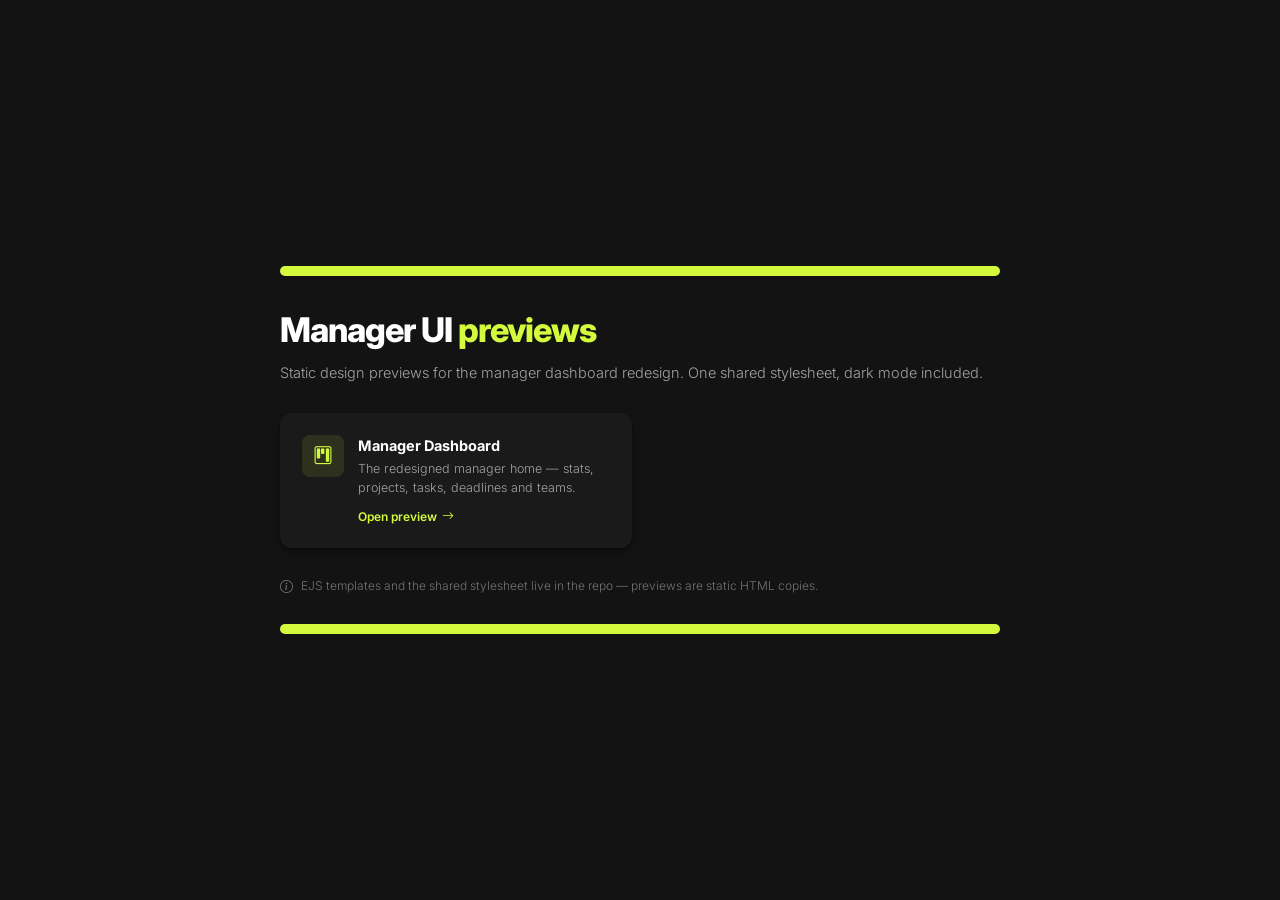
==== commit 6011438c: "Redesign: black/lime dark system, flat solids, lime pills" ====
--- a/index.html
+++ b/index.html
@@ -1,5 +1,6 @@
 <!DOCTYPE html>
 <html lang="en">
+
 <head>
     <meta charset="UTF-8">
     <meta name="viewport" content="width=device-width, initial-scale=1">
@@ -38,6 +39,18 @@
             font-weight: 800;
             letter-spacing: -0.03em;
             color: var(--text);
+        }
+
+        .landing-hero h1 span {
+            color: var(--primary);
+        }
+
+        /* Solid lime frame bands — top and bottom */
+        .landing-band {
+            height: 10px;
+            background: var(--primary);
+            border-radius: 99px;
+            flex-shrink: 0;
         }
 
         .landing-hero p {
@@ -144,15 +157,13 @@
         }
     </style>
 </head>
+
 <body class="manager-dashboard-page">
     <div class="landing-wrap">
-        <div class="landing-brand">
-            <span class="manager-brand-icon"><i class="bi bi-kanban"></i></span>
-            <span class="manager-brand-text">Task<span>Drobe</span></span>
-        </div>
+        <div class="landing-band" aria-hidden="true"></div>
 
         <div class="landing-hero">
-            <h1>Manager UI previews</h1>
+            <h1>Manager UI <span>previews</span></h1>
             <p>Static design previews for the manager dashboard redesign. One shared stylesheet, dark mode included.</p>
         </div>
 
@@ -165,21 +176,15 @@
                     <em>Open preview <i class="bi bi-arrow-right"></i></em>
                 </span>
             </a>
-
-            <a class="landing-card" href="./ecommerce_dashboard.html">
-                <span class="landing-card-icon green"><i class="bi bi-graph-up-arrow"></i></span>
-                <span class="landing-card-body">
-                    <strong>E-Commerce Dashboard</strong>
-                    <span>The approved NexaMart reference design the manager UI is based on.</span>
-                    <em>Open preview <i class="bi bi-arrow-right"></i></em>
-                </span>
-            </a>
         </div>
 
         <div class="landing-foot">
             <i class="bi bi-info-circle"></i>
             EJS templates and the shared stylesheet live in the repo — previews are static HTML copies.
         </div>
+
+        <div class="landing-band" aria-hidden="true"></div>
     </div>
 </body>
-</html>
+
+</html>
--- a/manager_dashboard.css
+++ b/manager_dashboard.css
@@ -1,128 +1,130 @@
 /* ==========================================================================
    MANAGER DASHBOARD — TaskDrobe
    Single shared stylesheet for all manager pages.
-   Design system: minimal flat SaaS (NexaMart-inspired).
-   Light: #F7F8FA canvas, pure-white borderless surfaces, soft shadows.
-   Accent: #3B82F6 (royal blue) — exclusive primary.
-   Positive #10B981 / Negative #EF4444 / Neutral chips #F3F4F6.
-   Inter 300 (labels) / 500 (data) / 600 (names) / 700 (headings) / 800 (numerics).
+   Design system: premium dark (agency/freelancer energy).
+   Dark #131313 canvas + #1A1A1A cards, flat solids, no gradients.
+   Accent: #D4FA3D (neon lime) — buttons, active states, single keyword
+   highlights in headings. Bold Inter with tight tracking, pill eyebrows,
+   12px card radii, generous whitespace, high contrast.
    ========================================================================== */
 
 /* --------------------------------------------------------------------------
-   1. DESIGN TOKENS
+   1. DESIGN TOKENS — dark is the default identity; light is the variant
    -------------------------------------------------------------------------- */
 
 :root {
 
     /* Canvas + surfaces */
-    --bg: #F7F8FA;
-    --card: #FFFFFF;
-    --card-2: #F9FAFB;
+    --bg: #131313;
+    --card: #1A1A1A;
+    --card-2: #202020;
 
     /* Text */
-    --text: #111827;
-    --text-2: #6B7280;
-    --muted: #9CA3AF;
+    --text: #FFFFFF;
+    --text-2: #A3A3A3;
+    --muted: #737373;
 
     /* Brand */
-    --primary: #3B82F6;
-    --primary-dark: #2563EB;
-    --primary-soft: rgba(59, 130, 246, 0.10);
+    --primary: #D4FA3D;
+    --primary-dark: #C2EC1F;
+    --primary-soft: rgba(212, 250, 61, 0.10);
+    --on-primary: #131313;
 
     /* Semantic */
-    --green: #10B981;
-    --green-text: #059669;
-    --green-soft: rgba(16, 185, 129, 0.12);
-    --red: #EF4444;
-    --red-text: #DC2626;
-    --red-soft: rgba(239, 68, 68, 0.10);
-    --amber: #F59E0B;
-    --amber-text: #B45309;
-    --amber-soft: rgba(245, 158, 11, 0.12);
+    --green: #D4FA3D;
+    --green-text: #D4FA3D;
+    --green-soft: rgba(212, 250, 61, 0.10);
+    --red: #FF6B6B;
+    --red-text: #FF8080;
+    --red-soft: rgba(255, 107, 107, 0.12);
+    --amber: #FFD43B;
+    --amber-text: #FFD43B;
+    --amber-soft: rgba(255, 212, 59, 0.12);
 
     /* Lines + chips */
-    --border: #E5E7EB;
-    --border-soft: #F3F4F6;
-    --chip: #F3F4F6;
+    --border: #2A2A2A;
+    --border-soft: #222222;
+    --chip: #232323;
 
     /* Effects */
     --radius: 12px;
     --radius-sm: 8px;
-    --shadow-xs: 0 1px 2px rgba(17, 24, 39, 0.04);
-    --shadow-sm: 0 1px 2px rgba(17, 24, 39, 0.03),
-        0 6px 16px -4px rgba(17, 24, 39, 0.06);
-    --shadow-md: 0 2px 4px rgba(17, 24, 39, 0.03),
-        0 12px 32px -8px rgba(17, 24, 39, 0.10);
-    --shadow-lg: 0 16px 40px -12px rgba(17, 24, 39, 0.14),
-        0 2px 6px rgba(17, 24, 39, 0.05);
-    --shadow-blue: 0 6px 16px -4px rgba(59, 130, 246, 0.35);
+    --shadow-xs: 0 1px 2px rgba(0, 0, 0, 0.40);
+    --shadow-sm: 0 1px 2px rgba(0, 0, 0, 0.35),
+        0 6px 16px -4px rgba(0, 0, 0, 0.45);
+    --shadow-md: 0 2px 4px rgba(0, 0, 0, 0.40),
+        0 12px 32px -8px rgba(0, 0, 0, 0.55);
+    --shadow-lg: 0 16px 40px -12px rgba(0, 0, 0, 0.65),
+        0 2px 6px rgba(0, 0, 0, 0.45);
+    --shadow-blue: 0 6px 16px -4px rgba(212, 250, 61, 0.30);
 
     /* Motion */
     --tr: 180ms cubic-bezier(0.4, 0, 0.2, 1);
     --tr-slow: 320ms cubic-bezier(0.4, 0, 0.2, 1);
 
     /* Chart colors (JS reads these for re-sync on theme change) */
-    --chart-line: #3B82F6;
-    --chart-grid: #F3F4F6;
-    --chart-tick: #9CA3AF;
-    --chart-completed: #3B82F6;
-    --chart-pending: #E5E7EB;
-    --chart-overdue: #EF4444;
+    --chart-line: #D4FA3D;
+    --chart-grid: #232323;
+    --chart-tick: #737373;
+    --chart-completed: #D4FA3D;
+    --chart-pending: #2E2E2E;
+    --chart-overdue: #FF6B6B;
 
     /* Layout */
     --sidebar-w: 264px;
     --sidebar-w-collapsed: 0px;
     --topbar-h: 76px;
+    --manager-topbar-bg: #1A1A1A;
+}
+
+/* Light theme — optional variant via [data-theme="light"] */
+
+[data-theme="light"] {
+
+    --bg: #F4F4F2;
+    --card: #FFFFFF;
+    --card-2: #FAFAF8;
+
+    --text: #111111;
+    --text-2: #5C5C5C;
+    --muted: #8A8A8A;
+
+    --primary: #A8CE1D;
+    --primary-dark: #8FB813;
+    --primary-soft: rgba(168, 206, 29, 0.12);
+    --on-primary: #FFFFFF;
+
+    --green: #A8CE1D;
+    --green-text: #6E8A0E;
+    --green-soft: rgba(168, 206, 29, 0.14);
+    --red: #E03131;
+    --red-text: #C92A2A;
+    --red-soft: rgba(224, 49, 49, 0.10);
+    --amber: #F08C00;
+    --amber-text: #B4690E;
+    --amber-soft: rgba(240, 140, 0, 0.12);
+
+    --border: #E4E4E1;
+    --border-soft: #EFEFEC;
+    --chip: #F0F0ED;
+
+    --shadow-xs: 0 1px 2px rgba(17, 17, 17, 0.05);
+    --shadow-sm: 0 1px 2px rgba(17, 17, 17, 0.03),
+        0 6px 16px -4px rgba(17, 17, 17, 0.07);
+    --shadow-md: 0 2px 4px rgba(17, 17, 17, 0.03),
+        0 12px 32px -8px rgba(17, 17, 17, 0.11);
+    --shadow-lg: 0 16px 40px -12px rgba(17, 17, 17, 0.15),
+        0 2px 6px rgba(17, 17, 17, 0.05);
+    --shadow-blue: 0 6px 16px -4px rgba(168, 206, 29, 0.30);
+
+    --chart-line: #A8CE1D;
+    --chart-grid: #EFEFEC;
+    --chart-tick: #8A8A8A;
+    --chart-completed: #A8CE1D;
+    --chart-pending: #E4E4E1;
+    --chart-overdue: #E03131;
+
     --manager-topbar-bg: #FFFFFF;
-}
-
-/* Dark theme — same flat aesthetic, deep neutral canvas */
-
-[data-theme="dark"] {
-
-    --bg: #0F1117;
-    --card: #171A21;
-    --card-2: #1E222B;
-
-    --text: #F3F4F6;
-    --text-2: #9CA3AF;
-    --muted: #6B7280;
-
-    --primary: #3B82F6;
-    --primary-dark: #2563EB;
-    --primary-soft: rgba(59, 130, 246, 0.16);
-
-    --green: #10B981;
-    --green-text: #34D399;
-    --green-soft: rgba(16, 185, 129, 0.16);
-    --red: #EF4444;
-    --red-text: #F87171;
-    --red-soft: rgba(239, 68, 68, 0.15);
-    --amber: #F59E0B;
-    --amber-text: #FBBF24;
-    --amber-soft: rgba(245, 158, 11, 0.15);
-
-    --border: #262B36;
-    --border-soft: #20242E;
-    --chip: #232833;
-
-    --shadow-xs: 0 1px 2px rgba(0, 0, 0, 0.24);
-    --shadow-sm: 0 1px 2px rgba(0, 0, 0, 0.20),
-        0 6px 16px -4px rgba(0, 0, 0, 0.35);
-    --shadow-md: 0 2px 4px rgba(0, 0, 0, 0.22),
-        0 12px 32px -8px rgba(0, 0, 0, 0.45);
-    --shadow-lg: 0 16px 40px -12px rgba(0, 0, 0, 0.55),
-        0 2px 6px rgba(0, 0, 0, 0.30);
-    --shadow-blue: 0 6px 16px -4px rgba(59, 130, 246, 0.45);
-
-    --chart-line: #3B82F6;
-    --chart-grid: #232833;
-    --chart-tick: #6B7280;
-    --chart-completed: #3B82F6;
-    --chart-pending: #2A303C;
-    --chart-overdue: #EF4444;
-
-    --manager-topbar-bg: #171A21;
 }
 
 /* --------------------------------------------------------------------------
@@ -148,7 +150,7 @@
 }
 
 ::selection {
-    background: rgba(59, 130, 246, 0.16);
+    background: rgba(212, 250, 61, 0.24);
     color: var(--text);
 }
 
@@ -216,8 +218,8 @@
     width: 38px;
     height: 38px;
     border-radius: 10px;
-    background: linear-gradient(135deg, #3B82F6, #1D4ED8);
-    color: #FFFFFF;
+    background: var(--primary);
+    color: var(--on-primary);
     display: grid;
     place-items: center;
     font-size: 16px;
@@ -306,8 +308,8 @@
     font-weight: 600;
 }
 
-[data-theme="dark"] .manager-nav-item.active {
-    color: #93C5FD;
+[data-theme="light"] .manager-nav-item.active {
+    color: #6E8A0E;
 }
 
 /* Sidebar footer */
@@ -356,8 +358,8 @@
     width: 38px;
     height: 38px;
     border-radius: 10px;
-    background: linear-gradient(135deg, #3B82F6, #1D4ED8);
-    color: #FFFFFF;
+    background: var(--primary);
+    color: var(--on-primary);
     display: grid;
     place-items: center;
     font-size: 16px;
@@ -376,8 +378,8 @@
     color: var(--primary);
 }
 
-[data-theme="dark"] .manager-brand-text span {
-    color: #93C5FD;
+[data-theme="light"] .manager-brand-text span {
+    color: #6E8A0E;
 }
 
 /* Mobile close button (hidden on desktop) */
@@ -634,8 +636,8 @@
 
 .manager-search:focus-within {
     background: var(--card);
-    border-color: rgba(59, 130, 246, 0.4);
-    box-shadow: 0 0 0 3px rgba(59, 130, 246, 0.12);
+    border-color: rgba(212, 250, 61, 0.45);
+    box-shadow: 0 0 0 3px rgba(212, 250, 61, 0.12);
 }
 
 .manager-search i {
@@ -876,8 +878,8 @@
     width: 34px;
     height: 34px;
     border-radius: 50%;
-    background: linear-gradient(135deg, #3B82F6, #1D4ED8);
-    color: #FFFFFF;
+    background: var(--primary);
+    color: var(--on-primary);
     display: grid;
     place-items: center;
     font-size: 13px;
@@ -1010,20 +1012,25 @@
 }
 
 .manager-section-eyebrow {
-    font-size: 10.5px;
-    font-weight: 500;
-    letter-spacing: 0.1em;
+    display: inline-flex;
+    align-items: center;
+    height: 22px;
+    padding: 0 10px;
+    border-radius: 99px;
+    background: var(--primary-soft);
+    font-size: 10px;
+    font-weight: 700;
+    letter-spacing: 0.12em;
     text-transform: uppercase;
-    color: var(--muted);
-    display: block;
-    margin-bottom: 3px;
+    color: var(--primary);
+    margin-bottom: 6px;
 }
 
 .manager-panel-header h2,
 .manager-section-heading h2 {
-    font-size: 17px;
-    font-weight: 700;
-    letter-spacing: -0.02em;
+    font-size: 19px;
+    font-weight: 800;
+    letter-spacing: -0.03em;
     color: var(--text);
 }
 
@@ -1065,14 +1072,15 @@
     align-items: center;
     gap: 7px;
     height: 38px;
-    padding: 0 16px;
+    padding: 0 18px;
     border: none;
-    border-radius: var(--radius-sm);
+    border-radius: 99px;
     background: var(--primary);
-    color: #FFFFFF;
+    color: var(--on-primary);
     font-family: inherit;
     font-size: 13px;
-    font-weight: 600;
+    font-weight: 700;
+    letter-spacing: -0.01em;
     cursor: pointer;
     box-shadow: var(--shadow-blue);
     transition: background-color var(--tr),
@@ -1082,7 +1090,7 @@
 
 .manager-primary-button:hover {
     background: var(--primary-dark);
-    box-shadow: 0 8px 20px -4px rgba(59, 130, 246, 0.45);
+    box-shadow: 0 8px 20px -4px rgba(212, 250, 61, 0.40);
 }
 
 .manager-primary-button:active {
@@ -1189,40 +1197,46 @@
     transform: translateY(-2px);
 }
 
-/* Stat icons — neutral chips, blue reserved for primary actions */
+/* Stat icons — circular dark badges, lime strokes */
 .manager-stat-icon {
-    width: 44px;
-    height: 44px;
-    border-radius: var(--radius-sm);
+    width: 46px;
+    height: 46px;
+    border-radius: 50%;
     display: grid;
     place-items: center;
     font-size: 19px;
-    background: var(--chip);
-    color: var(--text-2);
+    background: var(--card-2);
+    color: var(--primary);
+    border: 1px solid var(--primary-soft);
     flex-shrink: 0;
     transition: background-color var(--tr),
-        color var(--tr);
+        color var(--tr),
+        border-color var(--tr);
 }
 
 .manager-stat-icon.purple,
 .manager-stat-icon.teal {
-    background: var(--chip);
-    color: var(--text-2);
+    background: var(--card-2);
+    color: var(--primary);
+    border: 1px solid var(--primary-soft);
 }
 
 .manager-stat-icon.blue {
     background: var(--primary-soft);
     color: var(--primary);
+    border: 1px solid transparent;
 }
 
 .manager-stat-icon.red {
     background: var(--red-soft);
     color: var(--red-text);
+    border: 1px solid transparent;
 }
 
 .manager-stat-icon.green {
     background: var(--green-soft);
     color: var(--green-text);
+    border: 1px solid transparent;
 }
 
 .manager-stat-content {
@@ -1241,18 +1255,19 @@
 }
 
 .manager-stat-value {
-    font-size: 28px;
+    font-size: 30px;
     font-weight: 800;
     letter-spacing: -0.03em;
     color: var(--text);
-    line-height: 1.15;
+    line-height: 1.1;
     font-variant-numeric: tabular-nums;
 }
 
 .manager-stat-meta {
     font-size: 11.5px;
     font-weight: 300;
-    color: var(--text-2);
+    color: var(--muted);
+    line-height: 1.6;
 }
 
 /* --------------------------------------------------------------------------
@@ -1379,8 +1394,8 @@
     color: var(--primary-dark);
 }
 
-[data-theme="dark"] .manager-project-status.in-progress {
-    color: #93C5FD;
+[data-theme="light"] .manager-project-status.in-progress {
+    color: #6E8A0E;
 }
 
 .manager-project-status.completed > span {
@@ -1880,8 +1895,8 @@
     color: var(--primary-dark);
 }
 
-[data-theme="dark"] .manager-deadline-priority.purple {
-    color: #93C5FD;
+[data-theme="light"] .manager-deadline-priority.purple {
+    color: #6E8A0E;
 }
 
 /* --------------------------------------------------------------------------
@@ -1995,8 +2010,8 @@
     place-items: center;
     font-size: 10.5px;
     font-weight: 600;
-    color: #FFFFFF;
-    background: linear-gradient(135deg, #3B82F6, #1D4ED8);
+    color: var(--on-primary);
+    background: var(--primary);
     border: 2px solid var(--card);
     flex-shrink: 0;
 }
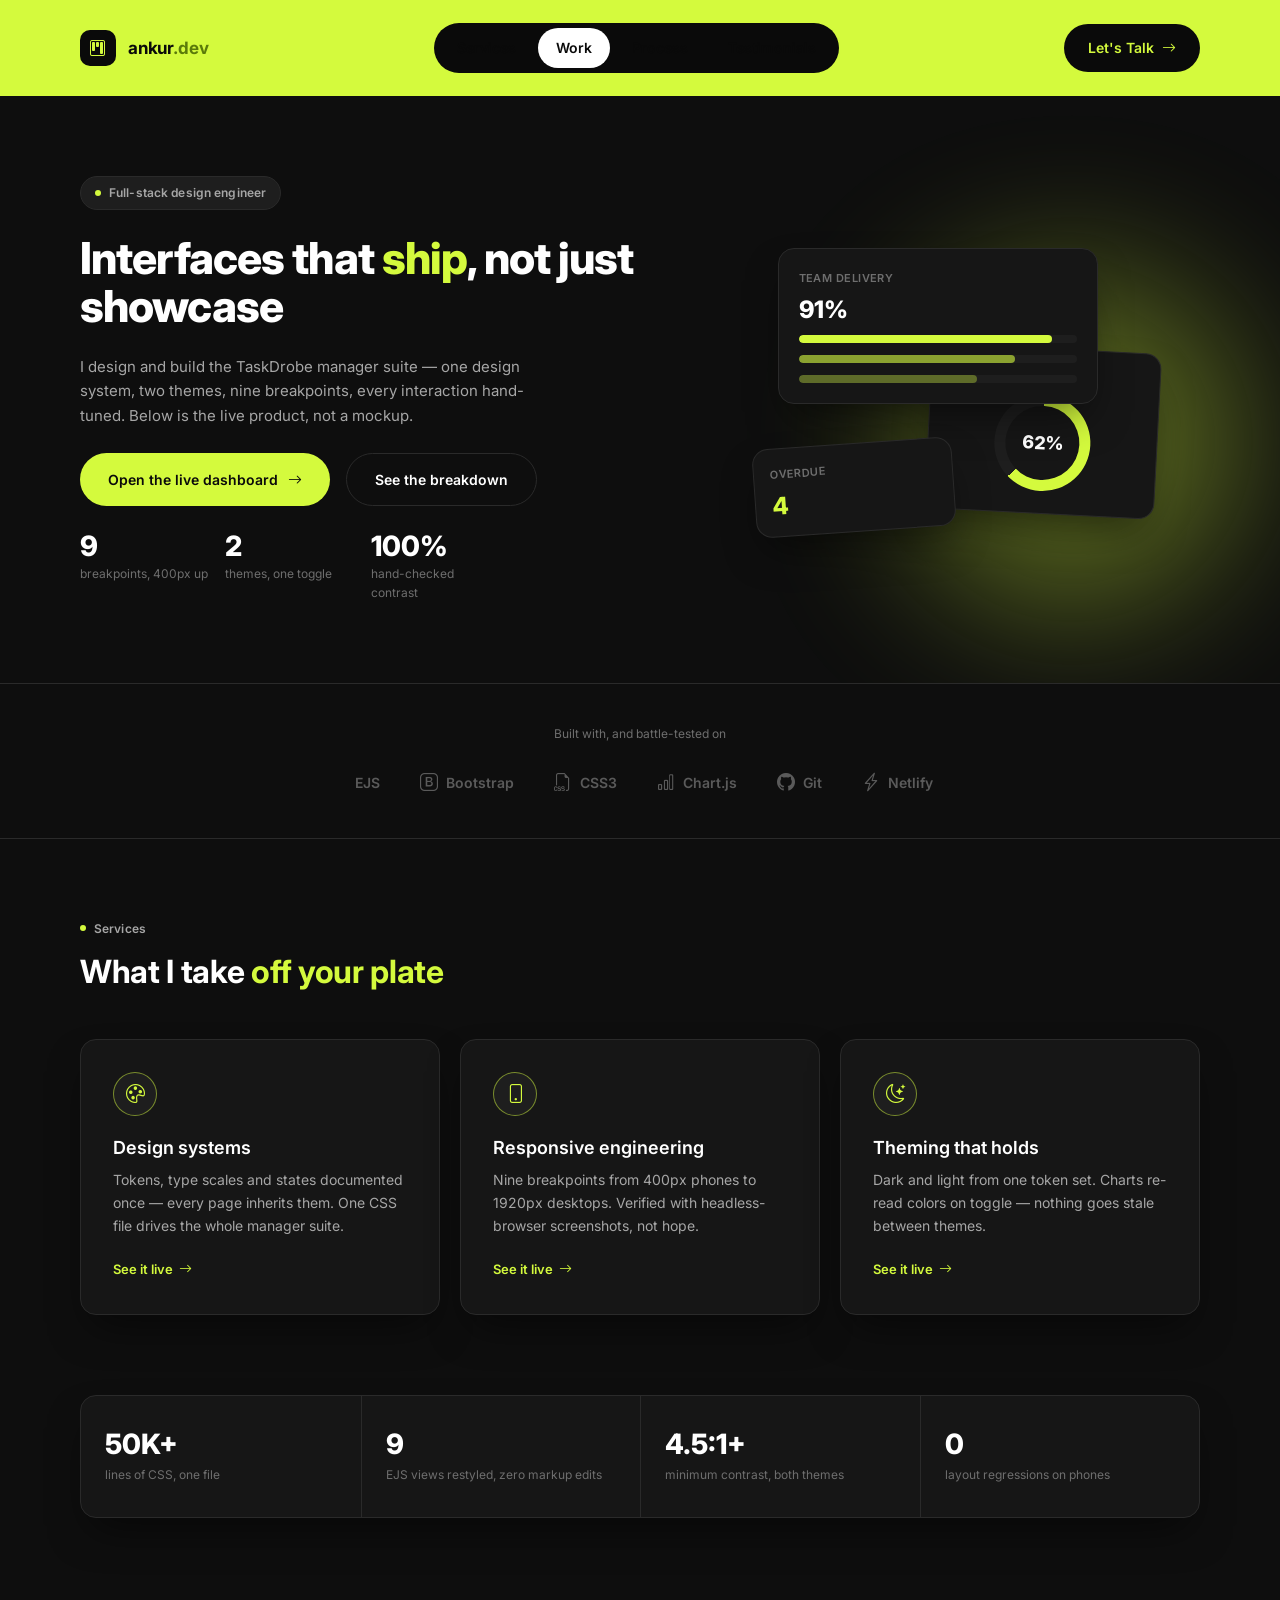
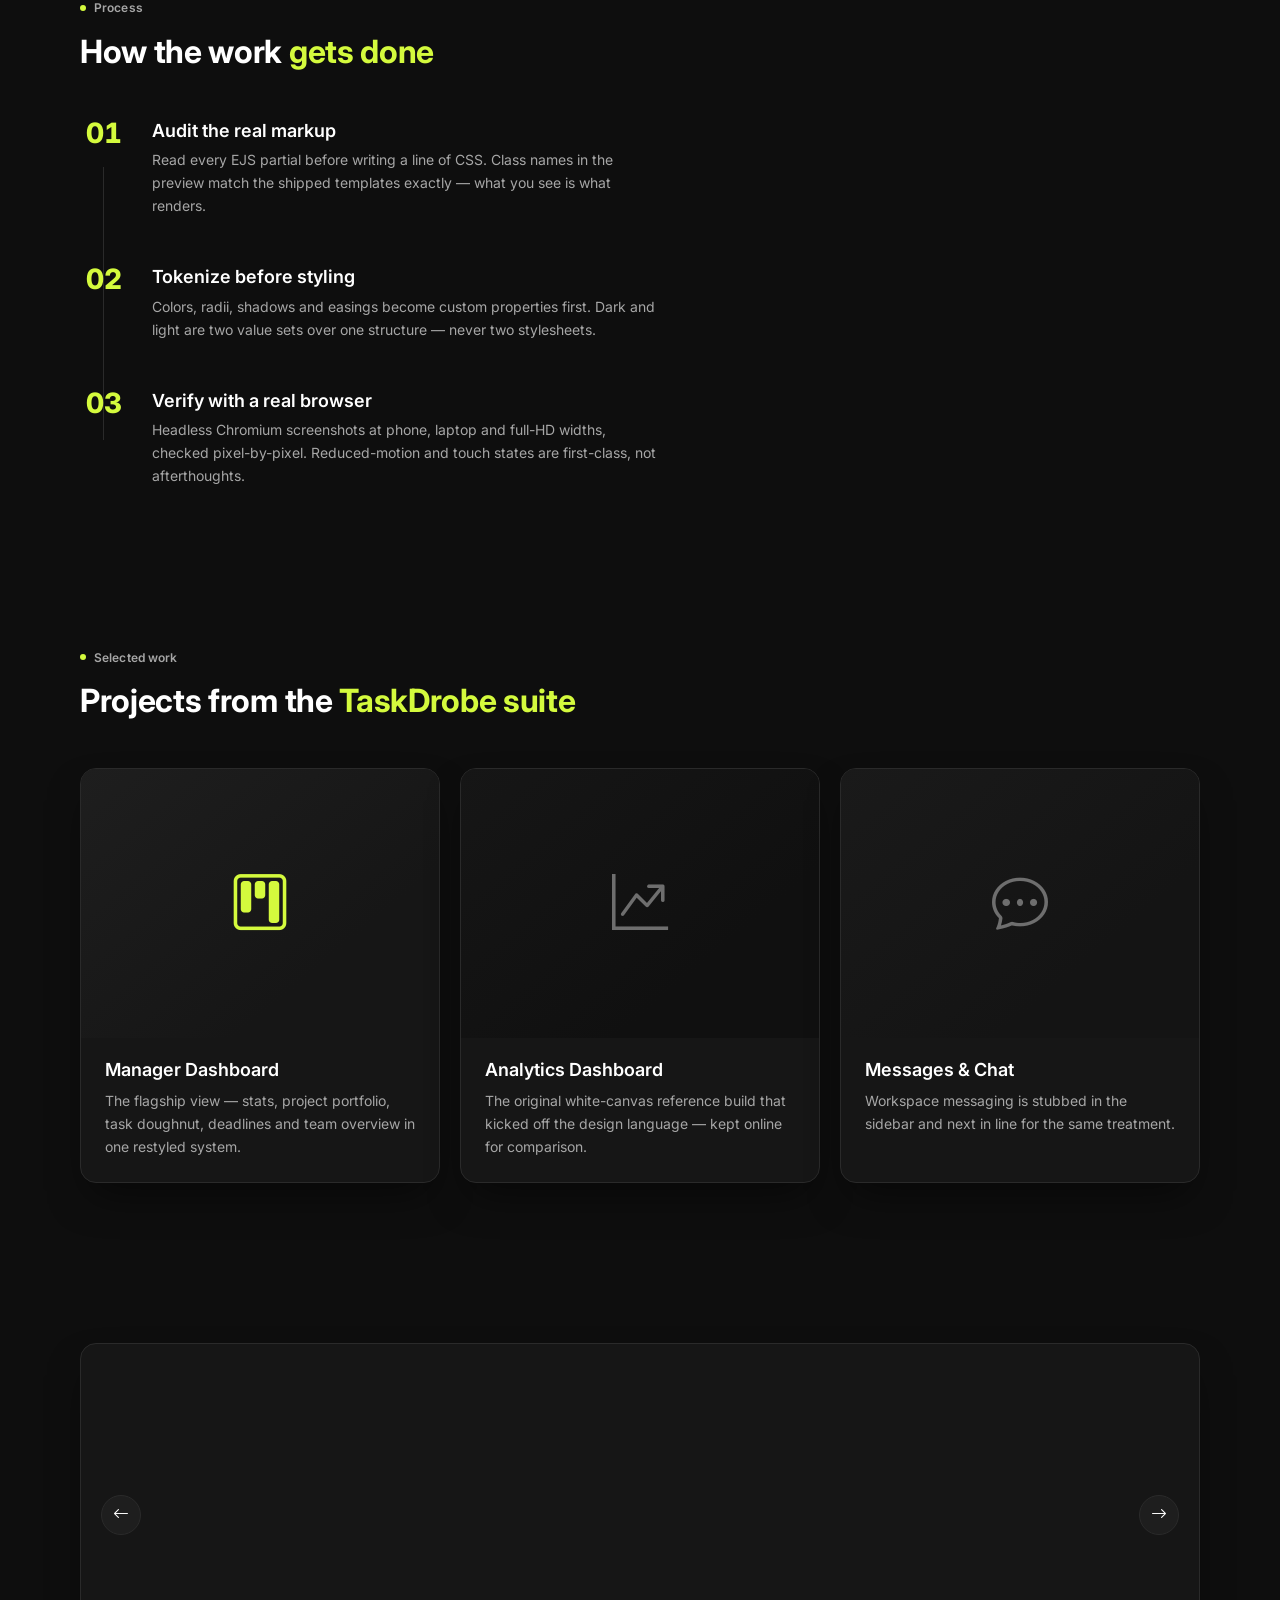
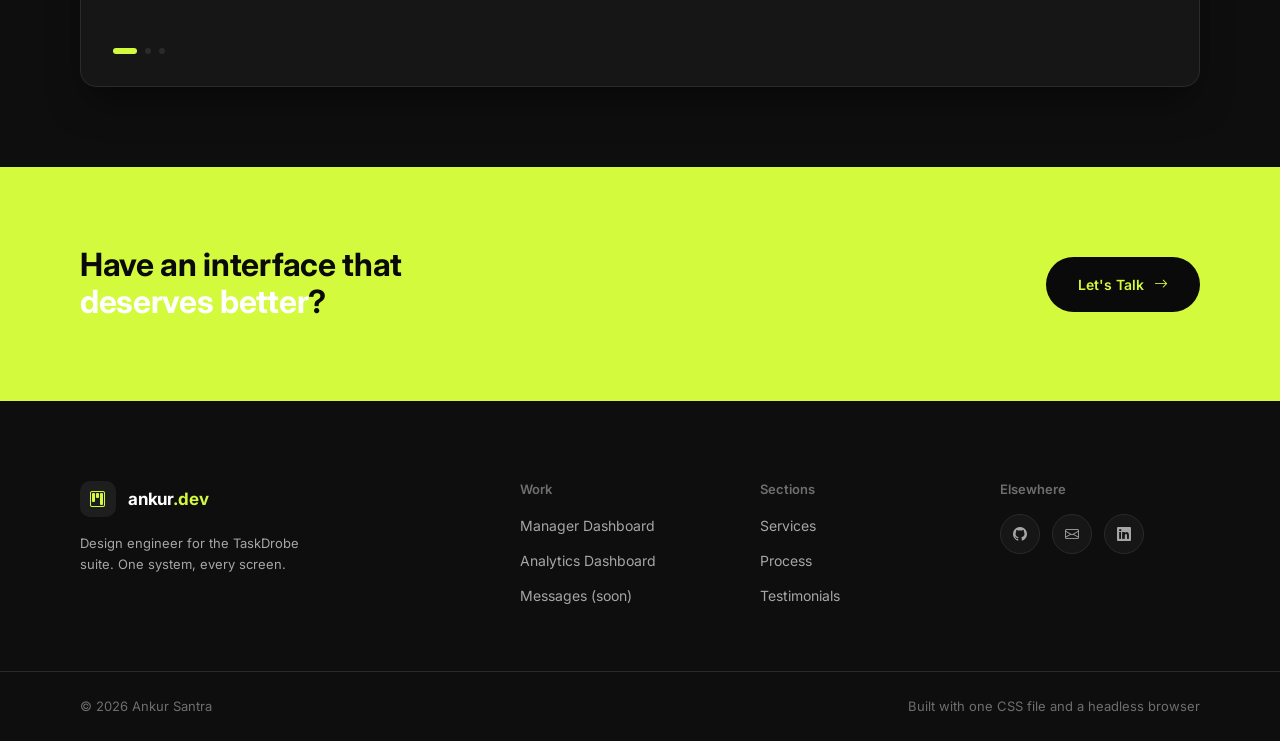
==== commit f393eefb: "Redesign: black/lime dark system, flat solids, lime pills" ====
--- a/index.html
+++ b/index.html
@@ -4,187 +4,1832 @@
 <head>
     <meta charset="UTF-8">
     <meta name="viewport" content="width=device-width, initial-scale=1">
-    <title>Manager UI | TaskDrobe</title>
+    <title>Ankur Santra — Portfolio</title>
+    <meta name="description" content="Ankur Santra designs and builds the TaskDrobe manager suite — one design system, nine breakpoints, two themes.">
     <link rel="preconnect" href="https://fonts.googleapis.com">
     <link rel="preconnect" href="https://fonts.gstatic.com" crossorigin>
-    <link href="https://fonts.googleapis.com/css2?family=Inter:wght@300;500;600;700;800&display=swap" rel="stylesheet">
+    <link href="https://fonts.googleapis.com/css2?family=Inter:wght@400;500;600;700;800&display=swap" rel="stylesheet">
     <link href="https://cdn.jsdelivr.net/npm/bootstrap-icons@1.11.3/font/bootstrap-icons.min.css" rel="stylesheet">
-    <link rel="stylesheet" href="./manager_dashboard.css">
     <style>
-        /* Landing-only styles — everything visual comes from manager_dashboard.css tokens */
-        body.manager-dashboard-page {
+        /* ================================================================
+           1. DESIGN TOKENS — Minifolio spec, exact values
+           ================================================================ */
+        :root {
+            --color-bg-page: #0E0E0E;
+            --color-bg-card: #161616;
+            --color-bg-card-alt: #1E1E1E;
+            --color-border: #2A2A2A;
+            --color-accent: #D4FA3D;
+            --color-accent-hover: #E4FF6B;
+            --color-accent-active: #B8DE1F;
+            --color-text-primary: #FFFFFF;
+            --color-text-secondary: #A6A6A6;
+            --color-text-muted: #6E6E6E;
+            --color-text-on-accent: #0A0A0A;
+            --color-success: #4ADE80;
+            --color-star: #D4FA3D;
+            --shadow-card: 0 20px 40px -12px rgba(0, 0, 0, 0.55);
+            --shadow-card-hover: 0 28px 55px -10px rgba(0, 0, 0, 0.65);
+            --shadow-accent: 0 8px 20px rgba(212, 250, 61, 0.35);
+            --radius-card: 16px;
+            --radius-chip: 10px;
+            --radius-pill: 999px;
+
+            --ease-out: cubic-bezier(0.16, 1, 0.3, 1);
+            --ease-nav: cubic-bezier(0.65, 0, 0.35, 1);
+            --ease-spring: cubic-bezier(0.34, 1.56, 0.64, 1);
+
+            --container-pad: 20px;
+            --section-y: 56px;
+            --grid-gap: 16px;
+            --h1-size: 26px;
+            --h2-size: 22px;
+        }
+
+        @media (min-width: 640px) {
+            :root { --container-pad: 24px; --grid-gap: 20px; }
+        }
+
+        @media (min-width: 768px) {
+            :root { --section-y: 80px; --h1-size: 32px; --h2-size: 26px; }
+        }
+
+        @media (min-width: 1024px) {
+            :root {
+                --container-pad: 48px;
+                --h1-size: 40px;
+                --h2-size: 30px;
+            }
+        }
+
+        @media (min-width: 1280px) {
+            :root { --container-pad: 80px; --h1-size: 44px; --h2-size: 32px; }
+        }
+
+        /* ================================================================
+           2. BASE
+           ================================================================ */
+        * {
+            margin: 0;
+            padding: 0;
+            box-sizing: border-box;
+        }
+
+        html {
+            scroll-behavior: smooth;
+        }
+
+        body {
+            font-family: "Inter", "Satoshi", -apple-system, sans-serif;
+            font-size: 15px;
+            line-height: 1.65;
+            font-weight: 400;
+            color: var(--color-text-secondary);
+            background: var(--color-bg-page);
+            -webkit-font-smoothing: antialiased;
+        }
+
+        ::selection {
+            background: var(--color-accent);
+            color: var(--color-text-on-accent);
+        }
+
+        :focus-visible {
+            outline: 2px solid var(--color-text-primary);
+            outline-offset: 2px;
+            border-radius: 4px;
+        }
+
+        button, a {
+            cursor: pointer;
+        }
+
+        img {
+            max-width: 100%;
+            display: block;
+        }
+
+        .container {
+            max-width: 1280px;
+            margin: 0 auto;
+            padding-inline: var(--container-pad);
+        }
+
+        @media (min-width: 1536px) {
+            .container { max-width: 1400px; }
+        }
+
+        section {
+            padding-block: var(--section-y);
+        }
+
+        .eyebrow {
+            display: inline-flex;
+            align-items: center;
+            gap: 8px;
+            padding: 6px 14px;
+            background: var(--color-bg-card-alt);
+            border: 1px solid var(--color-border);
+            border-radius: var(--radius-pill);
+            font-size: 12px;
+            font-weight: 600;
+            letter-spacing: 0.01em;
+            color: var(--color-text-secondary);
+        }
+
+        .eyebrow::before {
+            content: "";
+            width: 6px;
+            height: 6px;
+            border-radius: 50%;
+            background: var(--color-accent);
+        }
+
+        h1 {
+            font-size: clamp(26px, 4vw + 10px, var(--h1-size));
+            font-weight: 800;
+            line-height: 1.1;
+            letter-spacing: -0.02em;
+            color: var(--color-text-primary);
+        }
+
+        h2 {
+            font-size: var(--h2-size);
+            font-weight: 700;
+            line-height: 1.15;
+            letter-spacing: -0.01em;
+            color: var(--color-text-primary);
+        }
+
+        h3 {
+            font-size: 18px;
+            font-weight: 600;
+            line-height: 1.3;
+            color: var(--color-text-primary);
+        }
+
+        p {
+            color: var(--color-text-secondary);
+        }
+
+        /* One lime word per headline — color only, never weight */
+        h1 em, h2 em {
+            font-style: normal;
+            color: var(--color-accent);
+        }
+
+        /* ================================================================
+           3. TOP BAND — solid lime, 96px / 64px mobile
+           ================================================================ */
+        .band {
+            position: sticky;
+            top: 0;
+            z-index: 100;
+            background: var(--color-accent);
+            min-height: 64px;
+        }
+
+        @media (min-width: 768px) {
+            .band { min-height: 96px; }
+        }
+
+        .band-inner {
             display: flex;
             align-items: center;
-            justify-content: center;
-            min-height: 100vh;
-            padding: 32px 20px;
-        }
-
-        .landing-wrap {
-            width: 100%;
-            max-width: 720px;
+            justify-content: space-between;
+            gap: 24px;
+            max-width: 1280px;
+            margin: 0 auto;
+            padding: 12px var(--container-pad);
+            min-height: inherit;
+        }
+
+        .brand {
+            display: flex;
+            align-items: center;
+            gap: 12px;
+            text-decoration: none;
+            flex-shrink: 0;
+        }
+
+        .brand-mark {
+            width: 36px;
+            height: 36px;
+            display: grid;
+            place-items: center;
+            border-radius: var(--radius-chip);
+            background: var(--color-text-on-accent);
+            color: var(--color-accent);
+            font-weight: 800;
+            font-size: 16px;
+        }
+
+        .brand-name {
+            font-size: 17px;
+            font-weight: 700;
+            letter-spacing: -0.01em;
+            color: var(--color-text-on-accent);
+        }
+
+        /* Nav pill — dark rounded container, sliding black active chip */
+        .nav-pill {
+            position: relative;
+            display: none;
+            align-items: center;
+            gap: 4px;
+            padding: 5px;
+            background: var(--color-text-on-accent);
+            border-radius: var(--radius-pill);
+        }
+
+        @media (min-width: 768px) {
+            .nav-pill { display: flex; }
+        }
+
+        .nav-chip {
+            position: absolute;
+            top: 5px;
+            bottom: 5px;
+            left: 5px;
+            width: 0;
+            background: #FFFFFF;
+            border-radius: var(--radius-pill);
+            transition: transform 300ms var(--ease-nav),
+                width 300ms var(--ease-nav);
+            z-index: 0;
+        }
+
+        .nav-pill a {
+            position: relative;
+            z-index: 1;
+            padding: 8px 18px;
+            border-radius: var(--radius-pill);
+            font-size: 14px;
+            font-weight: 600;
+            color: var(--color-text-on-accent);
+            text-decoration: none;
+            opacity: 0.75;
+            transition: opacity 250ms ease;
+        }
+
+        .nav-pill a:hover,
+        .nav-pill a.active {
+            opacity: 1;
+        }
+
+        .band-cta {
+            display: none;
+        }
+
+        @media (min-width: 768px) {
+            .band-cta { display: inline-flex; }
+        }
+
+        .btn-band {
+            display: inline-flex;
+            align-items: center;
+            gap: 8px;
+            padding: 12px 24px;
+            background: var(--color-text-on-accent);
+            color: var(--color-accent);
+            border: none;
+            border-radius: var(--radius-pill);
+            font-family: inherit;
+            font-size: 14px;
+            font-weight: 600;
+            text-decoration: none;
+            transition: transform 200ms cubic-bezier(0.4, 0, 0.2, 1),
+                background-color 200ms cubic-bezier(0.4, 0, 0.2, 1);
+        }
+
+        .btn-band:hover {
+            background: #1A1A1A;
+            transform: translateY(-2px);
+        }
+
+        .btn-band:active {
+            transform: translateY(0) scale(0.97);
+        }
+
+        /* Hamburger — below 768px */
+        .hamburger {
+            display: grid;
+            place-items: center;
+            width: 44px;
+            height: 44px;
+            border: none;
+            border-radius: var(--radius-chip);
+            background: var(--color-text-on-accent);
+            color: var(--color-accent);
+            font-size: 20px;
+        }
+
+        .hamburger:active {
+            transform: scale(0.9);
+            transition: transform 300ms var(--ease-spring);
+        }
+
+        @media (min-width: 768px) {
+            .hamburger { display: none; }
+        }
+
+        /* Full-screen mobile menu */
+        .menu {
+            position: fixed;
+            inset: 0;
+            z-index: 200;
+            background: var(--color-bg-page);
             display: flex;
             flex-direction: column;
-            gap: 28px;
-        }
-
-        .landing-brand {
+            padding: 24px var(--container-pad) 48px;
+            opacity: 0;
+            visibility: hidden;
+            transition: opacity 250ms ease, visibility 250ms ease;
+        }
+
+        .menu.open {
+            opacity: 1;
+            visibility: visible;
+        }
+
+        .menu-head {
             display: flex;
             align-items: center;
-            gap: 14px;
-        }
-
-        .landing-hero h1 {
-            font-size: clamp(26px, 4vw, 34px);
+            justify-content: space-between;
+            margin-bottom: 48px;
+        }
+
+        .menu-close {
+            display: grid;
+            place-items: center;
+            width: 44px;
+            height: 44px;
+            border: 1px solid var(--color-border);
+            border-radius: var(--radius-chip);
+            background: var(--color-bg-card);
+            color: var(--color-text-primary);
+            font-size: 18px;
+        }
+
+        .menu-close:active {
+            transform: scale(0.9);
+            transition: transform 300ms var(--ease-spring);
+        }
+
+        .menu a.menu-link {
+            padding: 16px 0;
+            font-size: 24px;
+            font-weight: 700;
+            letter-spacing: -0.01em;
+            color: var(--color-text-primary);
+            text-decoration: none;
+            border-bottom: 1px solid var(--color-border);
+            opacity: 0;
+            transform: translateY(12px);
+            transition: opacity 400ms ease-out, transform 400ms ease-out;
+        }
+
+        .menu.open a.menu-link {
+            opacity: 1;
+            transform: translateY(0);
+        }
+
+        .menu .menu-cta {
+            margin-top: auto;
+        }
+
+        /* ================================================================
+           4. HERO — 2-col 60/40 desktop, collage right
+           ================================================================ */
+        .hero {
+            padding-block: var(--section-y);
+            position: relative;
+            overflow: hidden;
+        }
+
+        .hero-grid {
+            display: grid;
+            grid-template-columns: 1fr;
+            gap: 48px;
+            align-items: center;
+        }
+
+        @media (min-width: 1024px) {
+            .hero-grid {
+                grid-template-columns: 60fr 40fr;
+                gap: 64px;
+            }
+        }
+
+        .hero-copy > * {
+            margin-top: 24px;
+        }
+
+        .hero-copy > :first-child {
+            margin-top: 0;
+        }
+
+        .hero-copy p {
+            max-width: 52ch;
+            font-size: 15px;
+        }
+
+        @media (max-width: 479px) {
+            .hero-copy p { font-size: 14px; }
+        }
+
+        .hero-actions {
+            display: flex;
+            flex-wrap: wrap;
+            gap: 16px;
+        }
+
+        @media (max-width: 479px) {
+            .hero-actions .btn { width: 100%; justify-content: center; }
+        }
+
+        /* Buttons — primary lime pill + ghost outline pill */
+        .btn {
+            display: inline-flex;
+            align-items: center;
+            gap: 10px;
+            padding: 14px 28px;
+            border: none;
+            border-radius: var(--radius-pill);
+            font-family: inherit;
+            font-size: 14px;
+            font-weight: 600;
+            text-decoration: none;
+            transition: all 200ms cubic-bezier(0.4, 0, 0.2, 1);
+        }
+
+        .btn-primary {
+            background: var(--color-accent);
+            color: var(--color-text-on-accent);
+        }
+
+        .btn-primary:hover {
+            background: var(--color-accent-hover);
+            transform: translateY(-2px);
+            box-shadow: var(--shadow-accent);
+        }
+
+        .btn-primary:active {
+            background: var(--color-accent-active);
+            transform: translateY(0) scale(0.97);
+            transition: 100ms ease-out;
+        }
+
+        .btn-ghost {
+            background: transparent;
+            border: 1.5px solid var(--color-border);
+            color: var(--color-text-primary);
+        }
+
+        .btn-ghost:hover {
+            border-color: var(--color-accent);
+            color: var(--color-accent);
+            background: rgba(212, 250, 61, 0.06);
+        }
+
+        .btn-ghost:active {
+            transform: scale(0.97);
+        }
+
+        /* Hero stat row */
+        .hero-stats {
+            display: grid;
+            grid-template-columns: repeat(3, 1fr);
+            gap: 16px;
+            max-width: 420px;
+        }
+
+        .hero-stats .stat-num {
+            font-size: 28px;
             font-weight: 800;
-            letter-spacing: -0.03em;
-            color: var(--text);
-        }
-
-        .landing-hero h1 span {
-            color: var(--primary);
-        }
-
-        /* Solid lime frame bands — top and bottom */
-        .landing-band {
-            height: 10px;
-            background: var(--primary);
-            border-radius: 99px;
-            flex-shrink: 0;
-        }
-
-        .landing-hero p {
-            margin-top: 6px;
-            font-size: 14.5px;
-            font-weight: 300;
-            color: var(--text-2);
-        }
-
-        .landing-cards {
+            color: var(--color-text-primary);
+            line-height: 1.2;
+        }
+
+        .hero-stats .stat-cap {
+            font-size: 12px;
+            font-weight: 400;
+            color: var(--color-text-muted);
+        }
+
+        /* Collage — overlapping mock cards over a lime blur circle */
+        .hero-collage {
+            position: relative;
+            display: none;
+        }
+
+        @media (min-width: 1024px) {
+            .hero-collage { display: block; }
+        }
+
+        .hero-blur {
+            position: absolute;
+            width: 340px;
+            height: 340px;
+            top: 8%;
+            right: -10%;
+            background: var(--color-accent);
+            filter: blur(80px);
+            opacity: 0.4;
+            border-radius: 50%;
+            pointer-events: none;
+        }
+
+        .mock {
+            position: relative;
+            background: var(--color-bg-card);
+            border: 1px solid var(--color-border);
+            border-radius: var(--radius-card);
+            box-shadow: var(--shadow-card);
+        }
+
+        .mock-a {
+            width: 320px;
+            padding: 20px;
+            z-index: 3;
+        }
+
+        .mock-b {
+            width: 230px;
+            padding: 18px;
+            margin-top: -56px;
+            margin-left: 150px;
+            z-index: 2;
+            rotate: 3deg;
+        }
+
+        .mock-c {
+            width: 200px;
+            padding: 16px;
+            margin-top: -72px;
+            margin-left: -24px;
+            z-index: 4;
+            rotate: -4deg;
+        }
+
+        .mock-label {
+            font-size: 11px;
+            font-weight: 600;
+            letter-spacing: 0.04em;
+            text-transform: uppercase;
+            color: var(--color-text-muted);
+            margin-bottom: 10px;
+        }
+
+        .mock-value {
+            font-size: 24px;
+            font-weight: 800;
+            color: var(--color-text-primary);
+            line-height: 1.1;
+        }
+
+        .mock-bar {
+            height: 8px;
+            border-radius: var(--radius-pill);
+            background: var(--color-bg-card-alt);
+            overflow: hidden;
+            margin-top: 12px;
+        }
+
+        .mock-bar > span {
+            display: block;
+            height: 100%;
+            border-radius: inherit;
+            background: var(--color-accent);
+        }
+
+        .mock-ring {
+            --p: 62%;
+            width: 96px;
+            height: 96px;
+            border-radius: 50%;
+            margin: 8px auto 4px;
+            background: conic-gradient(var(--color-accent) var(--p), var(--color-bg-card-alt) 0);
             display: grid;
-            grid-template-columns: 1fr 1fr;
+            place-items: center;
+        }
+
+        .mock-ring::before {
+            content: "";
+            position: absolute;
+            width: 74px;
+            height: 74px;
+            border-radius: 50%;
+            background: var(--color-bg-card);
+        }
+
+        .mock-ring span {
+            position: relative;
+            font-size: 18px;
+            font-weight: 800;
+            color: var(--color-text-primary);
+        }
+        /* ================================================================
+           5. LOGO STRIP
+           ================================================================ */
+        .logos {
+            padding-block: 40px;
+            border-top: 1px solid var(--color-border);
+            border-bottom: 1px solid var(--color-border);
+        }
+
+        .logos-label {
+            font-size: 12px;
+            font-weight: 400;
+            color: var(--color-text-muted);
+            text-align: center;
+            margin-bottom: 24px;
+        }
+
+        .logo-row {
+            display: flex;
+            flex-wrap: wrap;
+            justify-content: center;
+            gap: 16px 40px;
+        }
+
+        .logo {
+            display: inline-flex;
+            align-items: center;
+            gap: 8px;
+            font-size: 14px;
+            font-weight: 600;
+            color: var(--color-text-secondary);
+            filter: grayscale(100%) opacity(0.5);
+            transition: filter 250ms ease;
+        }
+
+        .logo i {
+            font-size: 18px;
+        }
+
+        .logo:hover {
+            filter: grayscale(0%) opacity(1);
+            color: var(--color-text-primary);
+        }
+
+        /* ================================================================
+           6. SECTION HEADS + CARDS + SERVICES
+           ================================================================ */
+        .section-head {
+            display: flex;
+            flex-direction: column;
+            align-items: flex-start;
             gap: 16px;
-        }
-
-        @media (max-width: 640px) {
-            .landing-cards {
-                grid-template-columns: 1fr;
+            margin-bottom: 48px;
+        }
+
+        .section-head .eyebrow {
+            background: transparent;
+            border: none;
+            padding: 0 0 0 0;
+            gap: 0;
+            border-radius: 0;
+        }
+
+        .section-head .eyebrow::before {
+            margin-right: 8px;
+        }
+
+        .cards-3 {
+            display: grid;
+            grid-template-columns: 1fr;
+            gap: var(--grid-gap);
+        }
+
+        @media (min-width: 640px) {
+            .cards-3 { grid-template-columns: repeat(2, 1fr); }
+        }
+
+        @media (min-width: 1024px) {
+            .cards-3 { grid-template-columns: repeat(3, 1fr); }
+        }
+
+        .card {
+            background: var(--color-bg-card);
+            border: 1px solid var(--color-border);
+            border-radius: var(--radius-card);
+            box-shadow: var(--shadow-card);
+            padding: 32px 24px;
+            text-decoration: none;
+            transition: transform 350ms var(--ease-out),
+                box-shadow 350ms var(--ease-out),
+                border-color 350ms var(--ease-out);
+        }
+
+        @media (min-width: 1024px) {
+            .card { padding: 32px; }
+        }
+
+        .card:hover {
+            transform: translateY(-6px) scale(1.01);
+            box-shadow: var(--shadow-card-hover);
+            border-color: rgba(212, 250, 61, 0.4);
+        }
+
+        .card:active {
+            transform: translateY(-2px) scale(0.99);
+        }
+
+        .icon-badge {
+            display: grid;
+            place-items: center;
+            width: 44px;
+            height: 44px;
+            margin-bottom: 20px;
+            border-radius: 50%;
+            background: var(--color-bg-card-alt);
+            border: 1px solid rgba(212, 250, 61, 0.5);
+            color: var(--color-accent);
+            font-size: 19px;
+        }
+
+        .service h3 {
+            margin-bottom: 8px;
+        }
+
+        .service p {
+            font-size: 14px;
+            margin-bottom: 20px;
+        }
+
+        .learn {
+            display: inline-flex;
+            align-items: center;
+            gap: 6px;
+            font-size: 13px;
+            font-weight: 600;
+            color: var(--color-accent);
+            text-decoration: none;
+        }
+
+        .learn i {
+            transition: transform 250ms ease;
+        }
+
+        .learn:hover i {
+            transform: translateX(3px);
+        }
+
+        /* ================================================================
+           7. PROOF STRIP
+           ================================================================ */
+        .proof {
+            padding-block: 0;
+        }
+
+        .proof-card {
+            display: grid;
+            grid-template-columns: repeat(2, 1fr);
+            background: var(--color-bg-card);
+            border: 1px solid var(--color-border);
+            border-radius: var(--radius-card);
+            box-shadow: var(--shadow-card);
+        }
+
+        @media (min-width: 768px) {
+            .proof-card { grid-template-columns: repeat(4, 1fr); }
+        }
+
+        .proof-item {
+            display: flex;
+            flex-direction: column;
+            gap: 4px;
+            padding: 32px 24px;
+        }
+
+        .proof-item + .proof-item {
+            border-left: 1px solid var(--color-border);
+        }
+
+        @media (max-width: 767px) {
+            .proof-item:nth-child(3) { border-left: none; }
+            .proof-item:nth-child(n+3) { border-top: 1px solid var(--color-border); }
+        }
+
+        .proof-item .stat-num {
+            font-size: 28px;
+            font-weight: 800;
+            color: var(--color-text-primary);
+            line-height: 1.2;
+        }
+
+        .proof-item .stat-cap {
+            font-size: 12px;
+            color: var(--color-text-muted);
+        }
+
+        /* ================================================================
+           8. PROCESS STEPS
+           ================================================================ */
+        .steps {
+            list-style: none;
+            position: relative;
+            display: flex;
+            flex-direction: column;
+            gap: 32px;
+        }
+
+        @media (min-width: 1024px) {
+            .steps { gap: 0; }
+            .steps::before {
+                content: "";
+                position: absolute;
+                left: 23px;
+                top: 48px;
+                bottom: 48px;
+                width: 1px;
+                background: var(--color-border);
             }
         }
 
-        .landing-card {
+        .step {
             display: flex;
             align-items: flex-start;
-            gap: 14px;
-            padding: 22px;
-            background: var(--card);
-            border-radius: var(--radius);
-            box-shadow: var(--shadow-sm);
+            gap: 24px;
+        }
+
+        @media (min-width: 1024px) {
+            .step { padding-bottom: 48px; }
+            .step:last-child { padding-bottom: 0; }
+        }
+
+        .step-num {
+            font-size: 28px;
+            font-weight: 800;
+            line-height: 1;
+            color: var(--color-accent);
+            flex-shrink: 0;
+            width: 48px;
+            text-align: center;
+            font-variant-numeric: tabular-nums;
+        }
+
+        .step h3 {
+            margin-bottom: 6px;
+        }
+
+        .step p {
+            max-width: 56ch;
+            font-size: 14px;
+        }
+
+        /* ================================================================
+           9. WORK GRID
+           ================================================================ */
+        .work-grid {
+            display: grid;
+            grid-template-columns: 1fr;
+            gap: var(--grid-gap);
+        }
+
+        @media (min-width: 640px) {
+            .work-grid { grid-template-columns: repeat(2, 1fr); }
+        }
+
+        @media (min-width: 1024px) {
+            .work-grid { grid-template-columns: repeat(3, 1fr); }
+        }
+
+        .work-card {
+            background: var(--color-bg-card);
+            border: 1px solid var(--color-border);
+            border-radius: var(--radius-card);
+            box-shadow: var(--shadow-card);
+            overflow: hidden;
             text-decoration: none;
-            transition: box-shadow var(--tr),
-                transform var(--tr);
-        }
-
-        .landing-card:hover {
-            box-shadow: var(--shadow-md);
-            transform: translateY(-2px);
-        }
-
-        .landing-card:focus-visible {
-            outline: 2px solid var(--primary);
-            outline-offset: 2px;
-            border-radius: var(--radius);
-        }
-
-        .landing-card-icon {
-            width: 42px;
-            height: 42px;
-            border-radius: var(--radius-sm);
+            display: flex;
+            flex-direction: column;
+            transition: transform 350ms var(--ease-out),
+                box-shadow 350ms var(--ease-out),
+                border-color 350ms var(--ease-out);
+        }
+
+        .work-card:hover {
+            transform: translateY(-6px) scale(1.01);
+            box-shadow: var(--shadow-card-hover);
+            border-color: rgba(212, 250, 61, 0.4);
+        }
+
+        .work-media {
+            position: relative;
+            aspect-ratio: 4 / 3;
+            overflow: hidden;
+            background: var(--color-bg-card-alt);
+        }
+
+        .work-thumb {
+            position: absolute;
+            inset: 0;
             display: grid;
             place-items: center;
-            font-size: 18px;
-            flex-shrink: 0;
-        }
-
-        .landing-card-icon.blue {
-            background: var(--primary-soft);
-            color: var(--primary);
-        }
-
-        .landing-card-icon.green {
-            background: var(--green-soft);
-            color: var(--green-text);
-        }
-
-        .landing-card-body strong {
-            display: block;
-            font-size: 14.5px;
-            font-weight: 700;
-            color: var(--text);
-        }
-
-        .landing-card-body span {
-            display: block;
-            margin-top: 3px;
-            font-size: 12.5px;
-            font-weight: 300;
-            color: var(--text-2);
-            line-height: 1.5;
-        }
-
-        .landing-card-body em {
-            display: inline-flex;
-            align-items: center;
-            gap: 5px;
-            font-style: normal;
-            margin-top: 10px;
+            font-size: 56px;
+            color: var(--color-text-muted);
+            transition: transform 600ms var(--ease-out);
+        }
+
+        .work-card:hover .work-thumb {
+            transform: scale(1.08);
+        }
+
+        .thumb-dash { background: linear-gradient(140deg, #1E1E1E, #161616 70%); color: var(--color-accent); }
+        .thumb-shop { background: linear-gradient(140deg, #161616, #101010 70%); }
+        .thumb-chat { background: linear-gradient(140deg, #1A1A1A, #141414 70%); }
+
+        .work-tag {
+            position: absolute;
+            top: 16px;
+            left: 16px;
+            padding: 5px 12px;
+            background: var(--color-accent);
+            color: var(--color-text-on-accent);
             font-size: 12px;
             font-weight: 600;
-            color: var(--primary);
-        }
-
-        .landing-foot {
+            border-radius: var(--radius-pill);
+            opacity: 0;
+            transform: translateY(8px);
+            transition: opacity 250ms ease 50ms, transform 250ms ease 50ms;
+        }
+
+        .work-card:hover .work-tag {
+            opacity: 1;
+            transform: translateY(0);
+        }
+
+        .work-card h3 {
+            padding: 20px 24px 0;
+        }
+
+        .work-card p {
+            padding: 8px 24px 24px;
+            font-size: 14px;
+        }
+
+        /* ================================================================
+           10. TESTIMONIALS
+           ================================================================ */
+        .carousel {
+            position: relative;
+            background: var(--color-bg-card);
+            border: 1px solid var(--color-border);
+            border-radius: var(--radius-card);
+            box-shadow: var(--shadow-card);
+            padding: 40px 32px 32px;
+        }
+
+        .slides {
+            position: relative;
+            min-height: 240px;
+        }
+
+        .slide {
+            position: absolute;
+            inset: 0;
+            display: flex;
+            flex-direction: column;
+            gap: 16px;
+            opacity: 0;
+            transform: translateX(24px);
+            transition: opacity 500ms var(--ease-nav), transform 500ms var(--ease-nav);
+            pointer-events: none;
+        }
+
+        .slide.active {
+            opacity: 1;
+            transform: translateX(0);
+            pointer-events: auto;
+            position: relative;
+        }
+
+        .stars {
+            display: flex;
+            gap: 4px;
+            color: var(--color-star);
+            font-size: 15px;
+        }
+
+        .quote {
+            font-size: 16px;
+            line-height: 1.6;
+            color: var(--color-text-primary);
+            max-width: 60ch;
+        }
+
+        .who {
             display: flex;
             align-items: center;
+            gap: 12px;
+            margin-top: 8px;
+        }
+
+        .avatar {
+            display: grid;
+            place-items: center;
+            width: 44px;
+            height: 44px;
+            border-radius: 50%;
+            background: var(--color-bg-card-alt);
+            border: 1px solid rgba(212, 250, 61, 0.5);
+            color: var(--color-accent);
+            font-size: 13px;
+            font-weight: 700;
+        }
+
+        .who strong {
+            display: block;
+            font-size: 14px;
+            font-weight: 600;
+            color: var(--color-text-primary);
+        }
+
+        .who span {
+            font-size: 12px;
+            color: var(--color-text-muted);
+        }
+
+        .dots {
+            display: flex;
             gap: 8px;
-            font-size: 12px;
-            font-weight: 300;
-            color: var(--muted);
-        }
-
-        .landing-foot i {
+            margin-top: 24px;
+        }
+
+        .dot {
+            width: 6px;
+            height: 6px;
+            border-radius: var(--radius-pill);
+            background: var(--color-border);
+            border: none;
+            padding: 0;
+            transition: width 300ms ease, background-color 300ms ease;
+        }
+
+        .dot.active {
+            width: 24px;
+            background: var(--color-accent);
+        }
+
+        .ctl {
+            position: absolute;
+            top: 50%;
+            transform: translateY(-50%);
+            display: grid;
+            place-items: center;
+            width: 40px;
+            height: 40px;
+            border: 1px solid var(--color-border);
+            border-radius: 50%;
+            background: var(--color-bg-card-alt);
+            color: var(--color-text-primary);
+            font-size: 16px;
+            transition: border-color 250ms ease, color 250ms ease, transform 250ms ease;
+        }
+
+        .ctl:hover {
+            border-color: var(--color-accent);
+            color: var(--color-accent);
+        }
+
+        .ctl.next:hover { transform: translateY(-50%) rotate(8deg); }
+        .ctl.prev:hover { transform: translateY(-50%) rotate(-8deg); }
+
+        .ctl:active {
+            transform: translateY(-50%) scale(0.9);
+            transition: transform 300ms var(--ease-spring);
+        }
+
+        .ctl.next { right: 20px; }
+        .ctl.prev { left: 20px; }
+
+        @media (max-width: 767px) {
+            .ctl { display: none; }
+            .quote { font-size: 15px; }
+        }
+
+        /* ================================================================
+           11. CTA BANNER — full-width lime
+           ================================================================ */
+        .cta {
+            background: var(--color-accent);
+            padding-block: 80px;
+        }
+
+        .cta-inner {
+            display: flex;
+            flex-direction: column;
+            align-items: flex-start;
+            gap: 32px;
+            max-width: 1280px;
+            margin: 0 auto;
+            padding-inline: var(--container-pad);
+        }
+
+        @media (min-width: 768px) {
+            .cta-inner {
+                flex-direction: row;
+                align-items: center;
+                justify-content: space-between;
+            }
+        }
+
+        .cta h2 {
+            color: var(--color-text-on-accent);
+            max-width: 18ch;
+        }
+
+        .cta h2 em {
+            color: #FFFFFF;
+        }
+
+        .btn-dark {
+            background: var(--color-text-on-accent);
+            color: var(--color-accent);
+            border: none;
+            padding: 16px 32px;
+        }
+
+        .btn-dark:hover {
+            background: #1A1A1A;
+            transform: translateY(-2px);
+            box-shadow: 0 8px 20px rgba(0, 0, 0, 0.3);
+        }
+
+        .btn-dark:active {
+            transform: translateY(0) scale(0.97);
+        }
+
+        /* ================================================================
+           12. FOOTER
+           ================================================================ */
+        .footer {
+            padding-top: 80px;
+        }
+
+        .footer-grid {
+            display: grid;
+            grid-template-columns: 1fr;
+            gap: 40px;
+            padding-bottom: 64px;
+        }
+
+        @media (min-width: 768px) {
+            .footer-grid { grid-template-columns: 2fr 1fr 1fr 1fr; }
+        }
+
+        .footer-mark {
+            background: var(--color-bg-card-alt);
+            color: var(--color-accent);
+        }
+
+        .tagline {
             font-size: 13px;
-        }
+            margin-top: 16px;
+            max-width: 28ch;
+        }
+
+        .footer-col {
+            display: flex;
+            flex-direction: column;
+            gap: 12px;
+        }
+
+        .footer-col h3 {
+            font-size: 13px;
+            font-weight: 600;
+            color: var(--color-text-muted);
+            text-transform: none;
+            margin-bottom: 4px;
+        }
+
+        .footer-col a {
+            font-size: 14px;
+            color: var(--color-text-secondary);
+            text-decoration: none;
+            transition: color 200ms ease;
+        }
+
+        .footer-col a:hover {
+            color: var(--color-accent);
+        }
+
+        .socials {
+            display: flex;
+            gap: 12px;
+        }
+
+        .social {
+            display: grid;
+            place-items: center;
+            width: 40px;
+            height: 40px;
+            border: 1px solid var(--color-border);
+            border-radius: 50%;
+            background: var(--color-bg-card);
+            color: var(--color-accent);
+            font-size: 16px;
+            transition: background-color 250ms ease, border-color 250ms ease, transform 250ms ease;
+        }
+
+        .social:hover {
+            background: var(--color-accent);
+            border-color: var(--color-accent);
+            color: var(--color-text-on-accent);
+        }
+
+        .social:active {
+            transform: scale(0.9);
+            transition: transform 300ms var(--ease-spring);
+        }
+
+        .copy-bar {
+            border-top: 1px solid var(--color-border);
+            padding-block: 24px;
+        }
+
+        .copy-inner {
+            display: flex;
+            flex-wrap: wrap;
+            justify-content: space-between;
+            gap: 8px 24px;
+            font-size: 13px;
+            color: var(--color-text-muted);
+        }
+
+        /* ================================================================
+           13. SCROLL REVEAL + HERO ENTRANCE + H1 PULSE
+           ================================================================ */
+        .reveal {
+            opacity: 0;
+            transform: translateY(24px);
+            transition: opacity 600ms var(--ease-out), transform 600ms var(--ease-out);
+        }
+
+        .reveal.in {
+            opacity: 1;
+            transform: translateY(0);
+        }
+
+        .hero-copy > * {
+            opacity: 0;
+            transform: translateY(16px);
+            animation: hero-in 400ms ease-out forwards;
+        }
+
+        .hero-copy > :nth-child(1) { animation-delay: 0ms; }
+        .hero-copy > :nth-child(2) { animation-delay: 100ms; }
+        .hero-copy > :nth-child(3) { animation-delay: 200ms; }
+        .hero-copy > :nth-child(4) { animation-delay: 300ms; }
+        .hero-copy > :nth-child(5) { animation-delay: 400ms; }
+
+        @keyframes hero-in {
+            to { opacity: 1; transform: translateY(0); }
+        }
+
+        /* Lime word pulse — hero H1 only */
+        .hero h1 em {
+            animation: lime-pulse 3s ease-in-out infinite;
+        }
+
+        @keyframes lime-pulse {
+            0%, 100% { text-shadow: 0 0 0px rgba(212, 250, 61, 0); }
+            50% { text-shadow: 0 0 16px rgba(212, 250, 61, 0.5); }
+        }
+
+        @media (prefers-reduced-motion: no-preference) {
+            .reveal, .slide, .nav-chip, .dot, .ctl, .card, .work-card { }
+        }
+
+        @media (prefers-reduced-motion: reduce) {
+            .reveal, .hero-copy > * {
+                opacity: 1;
+                transform: none;
+                animation: none;
+                transition: none;
+            }
+            .hero h1 em { animation: none; }
+            .work-card:hover .work-thumb { transform: none; }
+            html { scroll-behavior: auto; }
+        }
+        /* SECTION-SLOT */
     </style>
 </head>
 
-<body class="manager-dashboard-page">
-    <div class="landing-wrap">
-        <div class="landing-band" aria-hidden="true"></div>
-
-        <div class="landing-hero">
-            <h1>Manager UI <span>previews</span></h1>
-            <p>Static design previews for the manager dashboard redesign. One shared stylesheet, dark mode included.</p>
+<body>
+<!-- 1. TOP BAND -->
+<header class="band">
+    <div class="band-inner">
+        <a class="brand" href="#top">
+            <span class="brand-mark"><i class="bi bi-kanban"></i></span>
+            <span class="brand-name">ankur<span style="color:#5A7A0A">.dev</span></span>
+        </a>
+
+        <nav class="nav-pill" aria-label="Primary">
+            <span class="nav-chip" id="navChip" aria-hidden="true"></span>
+            <a href="#services" data-nav>Services</a>
+            <a href="#work" data-nav class="active">Work</a>
+            <a href="#process" data-nav>Process</a>
+            <a href="#testimonials" data-nav>Testimonials</a>
+        </nav>
+
+        <a class="btn-band band-cta" href="#contact">
+            Let's Talk
+            <i class="bi bi-arrow-right"></i>
+        </a>
+
+        <button class="hamburger" id="menuOpen" aria-label="Open menu">
+            <i class="bi bi-list"></i>
+        </button>
+    </div>
+</header>
+
+<!-- Full-screen mobile menu -->
+<div class="menu" id="menu" role="dialog" aria-label="Menu">
+    <div class="menu-head">
+        <a class="brand" href="#top">
+            <span class="brand-mark"><i class="bi bi-kanban"></i></span>
+            <span class="brand-name">ankur<span style="color:#5A7A0A">.dev</span></span>
+        </a>
+        <button class="menu-close" id="menuClose" aria-label="Close menu">
+            <i class="bi bi-x-lg"></i>
+        </button>
+    </div>
+    <a class="menu-link" href="#services">Services</a>
+    <a class="menu-link" href="#work">Work</a>
+    <a class="menu-link" href="#process">Process</a>
+    <a class="menu-link" href="#testimonials">Testimonials</a>
+    <a class="btn btn-primary menu-cta" href="#contact">Let's Talk <i class="bi bi-arrow-right"></i></a>
+</div>
+
+<main id="top">
+    <!-- 2. HERO -->
+    <section class="hero">
+        <div class="container hero-grid">
+            <div class="hero-copy">
+                <span class="eyebrow">Full-stack design engineer</span>
+                <h1>Interfaces that <em>ship</em>, not just showcase</h1>
+                <p>I design and build the TaskDrobe manager suite — one design system, two themes, nine breakpoints, every interaction hand-tuned. Below is the live product, not a mockup.</p>
+                <div class="hero-actions">
+                    <a class="btn btn-primary" href="man_dashboard.html">
+                        Open the live dashboard
+                        <i class="bi bi-arrow-right"></i>
+                    </a>
+                    <a class="btn btn-ghost" href="#work">See the breakdown</a>
+                </div>
+                <div class="hero-stats">
+                    <div>
+                        <div class="stat-num" data-count="9">0</div>
+                        <div class="stat-cap">breakpoints, 400px up</div>
+                    </div>
+                    <div>
+                        <div class="stat-num" data-count="2">0</div>
+                        <div class="stat-cap">themes, one toggle</div>
+                    </div>
+                    <div>
+                        <div class="stat-num" data-count="100" data-suffix="%">0</div>
+                        <div class="stat-cap">hand-checked contrast</div>
+                    </div>
+                </div>
+            </div>
+
+            <div class="hero-collage" aria-hidden="true">
+                <div class="hero-blur"></div>
+                <div class="mock mock-a">
+                    <div class="mock-label">Team delivery</div>
+                    <div class="mock-value">91%</div>
+                    <div class="mock-bar"><span style="width:91%"></span></div>
+                    <div class="mock-bar"><span style="width:78%; opacity:.6"></span></div>
+                    <div class="mock-bar"><span style="width:64%; opacity:.35"></span></div>
+                </div>
+                <div class="mock mock-b">
+                    <div class="mock-label">Sprint load</div>
+                    <div class="mock-ring"><span>62%</span></div>
+                </div>
+                <div class="mock mock-c">
+                    <div class="mock-label">Overdue</div>
+                    <div class="mock-value" style="color:var(--color-accent)">4</div>
+                </div>
+            </div>
         </div>
-
-        <div class="landing-cards">
-            <a class="landing-card" href="./man_dashboard.html">
-                <span class="landing-card-icon blue"><i class="bi bi-kanban"></i></span>
-                <span class="landing-card-body">
-                    <strong>Manager Dashboard</strong>
-                    <span>The redesigned manager home — stats, projects, tasks, deadlines and teams.</span>
-                    <em>Open preview <i class="bi bi-arrow-right"></i></em>
-                </span>
+    </section>
+    <!-- 3. LOGO STRIP -->
+    <section class="logos">
+        <div class="container">
+            <p class="logos-label">Built with, and battle-tested on</p>
+            <div class="logo-row">
+                <span class="logo"><i class="bi bi-filetype-ejs"></i>EJS</span>
+                <span class="logo"><i class="bi bi-bootstrap"></i>Bootstrap</span>
+                <span class="logo"><i class="bi bi-filetype-css"></i>CSS3</span>
+                <span class="logo"><i class="bi bi-bar-chart"></i>Chart.js</span>
+                <span class="logo"><i class="bi bi-github"></i>Git</span>
+                <span class="logo"><i class="bi bi-lightning-charge"></i>Netlify</span>
+            </div>
+        </div>
+    </section>
+
+    <!-- 4. SERVICES -->
+    <section id="services">
+        <div class="container">
+            <div class="section-head reveal">
+                <span class="eyebrow">Services</span>
+                <h2>What I take <em>off your plate</em></h2>
+            </div>
+            <div class="cards-3">
+                <article class="card service reveal">
+                    <span class="icon-badge"><i class="bi bi-palette"></i></span>
+                    <h3>Design systems</h3>
+                    <p>Tokens, type scales and states documented once — every page inherits them. One CSS file drives the whole manager suite.</p>
+                    <a class="learn" href="man_dashboard.html">See it live <i class="bi bi-arrow-right"></i></a>
+                </article>
+                <article class="card service reveal">
+                    <span class="icon-badge"><i class="bi bi-phone"></i></span>
+                    <h3>Responsive engineering</h3>
+                    <p>Nine breakpoints from 400px phones to 1920px desktops. Verified with headless-browser screenshots, not hope.</p>
+                    <a class="learn" href="man_dashboard.html">See it live <i class="bi bi-arrow-right"></i></a>
+                </article>
+                <article class="card service reveal">
+                    <span class="icon-badge"><i class="bi bi-moon-stars"></i></span>
+                    <h3>Theming that holds</h3>
+                    <p>Dark and light from one token set. Charts re-read colors on toggle — nothing goes stale between themes.</p>
+                    <a class="learn" href="man_dashboard.html">See it live <i class="bi bi-arrow-right"></i></a>
+                </article>
+            </div>
+        </div>
+    </section>
+
+    <!-- 5. STATS / PROOF STRIP -->
+    <section class="proof">
+        <div class="container">
+            <div class="proof-card reveal">
+                <div class="proof-item">
+                    <div class="stat-num" data-count="50" data-suffix="K+">0</div>
+                    <div class="stat-cap">lines of CSS, one file</div>
+                </div>
+                <div class="proof-item">
+                    <div class="stat-num" data-count="9">0</div>
+                    <div class="stat-cap">EJS views restyled, zero markup edits</div>
+                </div>
+                <div class="proof-item">
+                    <div class="stat-num" data-count="4" data-suffix=".5:1+">0</div>
+                    <div class="stat-cap">minimum contrast, both themes</div>
+                </div>
+                <div class="proof-item">
+                    <div class="stat-num" data-count="0">0</div>
+                    <div class="stat-cap">layout regressions on phones</div>
+                </div>
+            </div>
+        </div>
+    </section>
+
+    <!-- 6. PROCESS -->
+    <section id="process">
+        <div class="container">
+            <div class="section-head reveal">
+                <span class="eyebrow">Process</span>
+                <h2>How the work <em>gets done</em></h2>
+            </div>
+            <ol class="steps">
+                <li class="step reveal">
+                    <span class="step-num">01</span>
+                    <div>
+                        <h3>Audit the real markup</h3>
+                        <p>Read every EJS partial before writing a line of CSS. Class names in the preview match the shipped templates exactly — what you see is what renders.</p>
+                    </div>
+                </li>
+                <li class="step reveal">
+                    <span class="step-num">02</span>
+                    <div>
+                        <h3>Tokenize before styling</h3>
+                        <p>Colors, radii, shadows and easings become custom properties first. Dark and light are two value sets over one structure — never two stylesheets.</p>
+                    </div>
+                </li>
+                <li class="step reveal">
+                    <span class="step-num">03</span>
+                    <div>
+                        <h3>Verify with a real browser</h3>
+                        <p>Headless Chromium screenshots at phone, laptop and full-HD widths, checked pixel-by-pixel. Reduced-motion and touch states are first-class, not afterthoughts.</p>
+                    </div>
+                </li>
+            </ol>
+        </div>
+    </section>
+    <!-- 7. WORK / PORTFOLIO GRID -->
+    <section id="work">
+        <div class="container">
+            <div class="section-head reveal">
+                <span class="eyebrow">Selected work</span>
+                <h2>Projects from the <em>TaskDrobe suite</em></h2>
+            </div>
+            <div class="work-grid">
+                <a class="work-card reveal" href="man_dashboard.html">
+                    <div class="work-media">
+                        <div class="work-thumb thumb-dash"><i class="bi bi-kanban"></i></div>
+                        <span class="work-tag">Design system</span>
+                    </div>
+                    <h3>Manager Dashboard</h3>
+                    <p>The flagship view — stats, project portfolio, task doughnut, deadlines and team overview in one restyled system.</p>
+                </a>
+                <a class="work-card reveal" href="ecommerce_dashboard.html">
+                    <div class="work-media">
+                        <div class="work-thumb thumb-shop"><i class="bi bi-graph-up-arrow"></i></div>
+                        <span class="work-tag">Analytics</span>
+                    </div>
+                    <h3>Analytics Dashboard</h3>
+                    <p>The original white-canvas reference build that kicked off the design language — kept online for comparison.</p>
+                </a>
+                <a class="work-card reveal" href="#work">
+                    <div class="work-media">
+                        <div class="work-thumb thumb-chat"><i class="bi bi-chat-dots"></i></div>
+                        <span class="work-tag">Coming soon</span>
+                    </div>
+                    <h3>Messages &amp; Chat</h3>
+                    <p>Workspace messaging is stubbed in the sidebar and next in line for the same treatment.</p>
+                </a>
+            </div>
+        </div>
+    </section>
+
+    <!-- 8. TESTIMONIALS -->
+    <section id="testimonials">
+        <div class="container">
+            <div class="carousel reveal">
+                <div class="slides" id="slides">
+                    <blockquote class="slide" aria-hidden="false">
+                        <div class="stars" aria-label="5 out of 5 stars">
+                            <i class="bi bi-star-fill"></i><i class="bi bi-star-fill"></i><i class="bi bi-star-fill"></i><i class="bi bi-star-fill"></i><i class="bi bi-star-fill"></i>
+                        </div>
+                        <p class="quote">"The redesign dropped into our EJS templates without touching a single view. Same markup, completely different product."</p>
+                        <footer class="who">
+                            <span class="avatar">MR</span>
+                            <div>
+                                <strong>Maya Rahman</strong>
+                                <span>Product Manager, TaskDrobe</span>
+                            </div>
+                        </footer>
+                    </blockquote>
+                    <blockquote class="slide" aria-hidden="true">
+                        <div class="stars" aria-label="5 out of 5 stars">
+                            <i class="bi bi-star-fill"></i><i class="bi bi-star-fill"></i><i class="bi bi-star-fill"></i><i class="bi bi-star-fill"></i><i class="bi bi-star-fill"></i>
+                        </div>
+                        <p class="quote">"Checked it on my phone, my laptop and the 1080p monitor in the meeting room. No broken layout anywhere. That never happens."</p>
+                        <footer class="who">
+                            <span class="avatar">AK</span>
+                            <div>
+                                <strong>Alex Kim</strong>
+                                <span>Engineering Lead</span>
+                            </div>
+                        </footer>
+                    </blockquote>
+                    <blockquote class="slide" aria-hidden="true">
+                        <div class="stars" aria-label="5 out of 5 stars">
+                            <i class="bi bi-star-fill"></i><i class="bi bi-star-fill"></i><i class="bi bi-star-fill"></i><i class="bi bi-star-fill"></i><i class="bi bi-star-fill"></i>
+                        </div>
+                        <p class="quote">"One CSS file for nine pages felt reckless until we saw the token layer. Now a rebrand is an afternoon, not a quarter."</p>
+                        <footer class="who">
+                            <span class="avatar">JS</span>
+                            <div>
+                                <strong>Jordan Silva</strong>
+                                <span>Full-stack Developer</span>
+                            </div>
+                        </footer>
+                    </blockquote>
+                </div>
+                <div class="dots" id="dots" role="tablist" aria-label="Testimonials"></div>
+                <button class="ctl prev" id="prevSlide" aria-label="Previous testimonial"><i class="bi bi-arrow-left"></i></button>
+                <button class="ctl next" id="nextSlide" aria-label="Next testimonial"><i class="bi bi-arrow-right"></i></button>
+            </div>
+        </div>
+    </section>
+
+    <!-- 9. CTA BANNER — full-width lime -->
+    <section class="cta" id="contact">
+        <div class="cta-inner">
+            <h2>Have an interface that <em>deserves better</em>?</h2>
+            <a class="btn btn-dark" href="mailto:hello@ankursantra.dev">
+                Let's Talk
+                <i class="bi bi-arrow-right"></i>
             </a>
         </div>
-
-        <div class="landing-foot">
-            <i class="bi bi-info-circle"></i>
-            EJS templates and the shared stylesheet live in the repo — previews are static HTML copies.
+    </section>
+
+    <!-- 10. FOOTER -->
+    <footer class="footer">
+        <div class="container footer-grid">
+            <div>
+                <a class="brand" href="#top" style="color:var(--color-text-primary)">
+                    <span class="brand-mark footer-mark"><i class="bi bi-kanban"></i></span>
+                    <span class="brand-name" style="color:var(--color-text-primary)">ankur<span style="color:var(--color-accent)">.dev</span></span>
+                </a>
+                <p class="tagline">Design engineer for the TaskDrobe suite. One system, every screen.</p>
+            </div>
+            <nav class="footer-col" aria-label="Work">
+                <h3>Work</h3>
+                <a href="man_dashboard.html">Manager Dashboard</a>
+                <a href="ecommerce_dashboard.html">Analytics Dashboard</a>
+                <a href="#work">Messages (soon)</a>
+            </nav>
+            <nav class="footer-col" aria-label="Sections">
+                <h3>Sections</h3>
+                <a href="#services">Services</a>
+                <a href="#process">Process</a>
+                <a href="#testimonials">Testimonials</a>
+            </nav>
+            <div class="footer-col">
+                <h3>Elsewhere</h3>
+                <div class="socials">
+                    <a class="social" href="https://github.com/ankursantra-dev" aria-label="GitHub"><i class="bi bi-github"></i></a>
+                    <a class="social" href="mailto:hello@ankursantra.dev" aria-label="Email"><i class="bi bi-envelope"></i></a>
+                    <a class="social" href="#" aria-label="LinkedIn"><i class="bi bi-linkedin"></i></a>
+                </div>
+            </div>
         </div>
-
-        <div class="landing-band" aria-hidden="true"></div>
-    </div>
+        <div class="copy-bar">
+            <div class="container copy-inner">
+                <span>© 2026 Ankur Santra</span>
+                <span>Built with one CSS file and a headless browser</span>
+            </div>
+        </div>
+    </footer>
+</main>
+
+<script>
+(function () {
+    "use strict";
+    var reduced = window.matchMedia("(prefers-reduced-motion: reduce)").matches;
+
+    /* ---------- Scroll reveal (staggered 80ms between siblings) ---------- */
+    var revealEls = document.querySelectorAll(".reveal");
+    if ("IntersectionObserver" in window && !reduced) {
+        var io = new IntersectionObserver(function (entries) {
+            entries.forEach(function (entry) {
+                if (!entry.isIntersecting) return;
+                var el = entry.target;
+                var siblings = Array.prototype.filter.call(el.parentElement.children, function (n) {
+                    return n.classList && n.classList.contains("reveal");
+                });
+                var idx = siblings.indexOf(el);
+                el.style.transitionDelay = (idx > 0 ? idx * 80 : 0) + "ms";
+                el.classList.add("in");
+                io.unobserve(el);
+            });
+        }, { threshold: 0.15 });
+        revealEls.forEach(function (el) { io.observe(el); });
+    } else {
+        revealEls.forEach(function (el) { el.classList.add("in"); });
+    }
+
+    /* ---------- Count-up stats (once, easeOutExpo, 1200ms) ---------- */
+    function easeOutExpo(t) {
+        return t === 1 ? 1 : 1 - Math.pow(2, -10 * t);
+    }
+
+    function countUp(el) {
+        var target = parseInt(el.getAttribute("data-count"), 10) || 0;
+        var suffix = el.getAttribute("data-suffix") || "";
+        if (reduced) {
+            el.textContent = target + suffix;
+            return;
+        }
+        var start = null;
+        var dur = 1200;
+        function frame(ts) {
+            if (!start) start = ts;
+            var p = Math.min((ts - start) / dur, 1);
+            el.textContent = Math.round(easeOutExpo(p) * target) + suffix;
+            if (p < 1) requestAnimationFrame(frame);
+        }
+        requestAnimationFrame(frame);
+    }
+
+    var counters = document.querySelectorAll("[data-count]");
+    if ("IntersectionObserver" in window) {
+        var cio = new IntersectionObserver(function (entries) {
+            entries.forEach(function (entry) {
+                if (!entry.isIntersecting) return;
+                countUp(entry.target);
+                cio.unobserve(entry.target);
+            });
+        }, { threshold: 0.4 });
+        counters.forEach(function (el) { cio.observe(el); });
+    } else {
+        counters.forEach(countUp);
+    }
+
+    /* ---------- Nav pill sliding chip ---------- */
+    var chip = document.getElementById("navChip");
+    var navLinks = Array.prototype.slice.call(document.querySelectorAll(".nav-pill a"));
+
+    function moveChip(link) {
+        if (!chip || !link) return;
+        chip.style.width = link.offsetWidth + "px";
+        chip.style.transform = "translateX(" + (link.offsetLeft - 5) + "px)";
+        navLinks.forEach(function (a) { a.classList.remove("active"); });
+        link.classList.add("active");
+    }
+
+    navLinks.forEach(function (link) {
+        link.addEventListener("mouseenter", function () { moveChip(link); });
+    });
+
+    function syncChip() {
+        var active = document.querySelector(".nav-pill a.active") || navLinks[0];
+        if (active) moveChip(active);
+    }
+    window.addEventListener("load", syncChip);
+    window.addEventListener("resize", syncChip);
+
+    /* ---------- Mobile menu ---------- */
+    var menu = document.getElementById("menu");
+    var menuOpen = document.getElementById("menuOpen");
+    var menuClose = document.getElementById("menuClose");
+
+    function openMenu() {
+        menu.classList.add("open");
+        document.body.style.overflow = "hidden";
+        Array.prototype.forEach.call(menu.querySelectorAll(".menu-link"), function (link, i) {
+            link.style.transitionDelay = (60 * (i + 1)) + "ms";
+        });
+    }
+
+    function closeMenu() {
+        menu.classList.remove("open");
+        document.body.style.overflow = "";
+        Array.prototype.forEach.call(menu.querySelectorAll(".menu-link"), function (link) {
+            link.style.transitionDelay = "0ms";
+        });
+    }
+
+    if (menuOpen) menuOpen.addEventListener("click", openMenu);
+    if (menuClose) menuClose.addEventListener("click", closeMenu);
+    Array.prototype.forEach.call(menu.querySelectorAll("a"), function (link) {
+        link.addEventListener("click", closeMenu);
+    });
+    document.addEventListener("keydown", function (e) {
+        if (e.key === "Escape" && menu.classList.contains("open")) closeMenu();
+    });
+
+    /* ---------- Testimonial carousel ---------- */
+    var slides = Array.prototype.slice.call(document.querySelectorAll(".slide"));
+    var dotsWrap = document.getElementById("dots");
+    var current = 0;
+    var timer = null;
+    var PAUSE_MS = 6000;
+
+    slides.forEach(function (_, i) {
+        var dot = document.createElement("button");
+        dot.className = "dot" + (i === 0 ? " active" : "");
+        dot.setAttribute("role", "tab");
+        dot.setAttribute("aria-label", "Testimonial " + (i + 1));
+        dot.addEventListener("click", function () { go(i); });
+        dotsWrap.appendChild(dot);
+    });
+    var dots = Array.prototype.slice.call(dotsWrap.children);
+
+    function go(n) {
+        current = (n + slides.length) % slides.length;
+        slides.forEach(function (s, i) {
+            s.classList.toggle("active", i === current);
+            s.setAttribute("aria-hidden", i === current ? "false" : "true");
+        });
+        dots.forEach(function (d, i) {
+            d.classList.toggle("active", i === current);
+        });
+        restart();
+    }
+
+    function restart() {
+        if (timer) clearInterval(timer);
+        if (!reduced) timer = setInterval(function () { go(current + 1); }, PAUSE_MS);
+    }
+
+    document.getElementById("nextSlide").addEventListener("click", function () { go(current + 1); });
+    document.getElementById("prevSlide").addEventListener("click", function () { go(current - 1); });
+
+    var carousel = document.querySelector(".carousel");
+    carousel.addEventListener("mouseenter", function () { if (timer) clearInterval(timer); });
+    carousel.addEventListener("mouseleave", restart);
+    carousel.addEventListener("focusin", function () { if (timer) clearInterval(timer); });
+    carousel.addEventListener("focusout", restart);
+
+    /* Swipe — 50px threshold */
+    var startX = null;
+    carousel.addEventListener("touchstart", function (e) {
+        startX = e.touches[0].clientX;
+    }, { passive: true });
+    carousel.addEventListener("touchend", function (e) {
+        if (startX === null) return;
+        var dx = e.changedTouches[0].clientX - startX;
+        if (Math.abs(dx) > 50) go(current + (dx < 0 ? 1 : -1));
+        startX = null;
+    }, { passive: true });
+
+    restart();
+})();
+</script>
+
 </body>
 
-</html>+</html>
